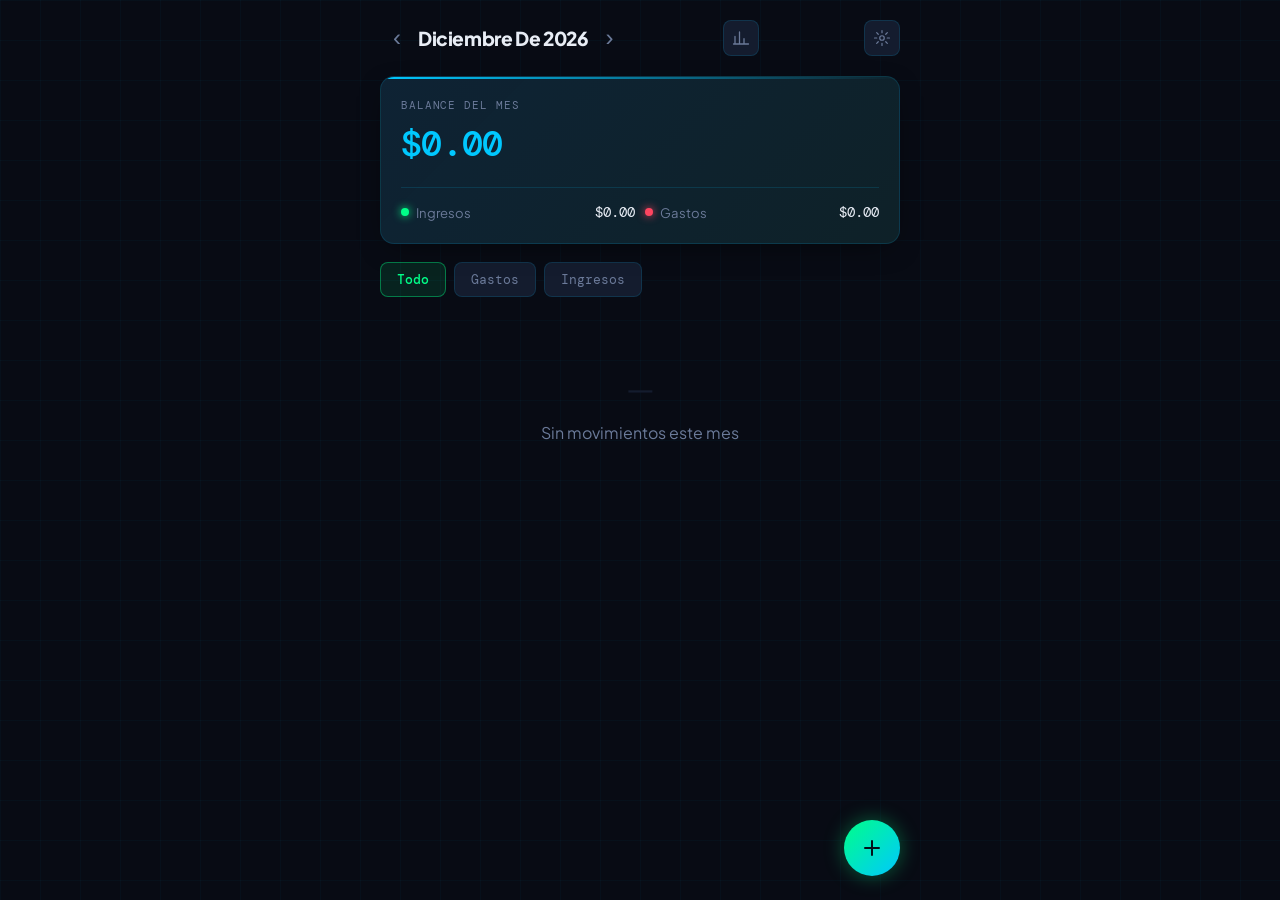
==== web/index.html @ ffda2fd6 "Estilo neon en la app" ====
<!DOCTYPE html>
<html lang="es">
<head>
<meta charset="utf-8">
<meta name="viewport" content="width=device-width, initial-scale=1, viewport-fit=cover">
<meta name="theme-color" content="#0f172a">
<title>Finanzas</title>

<link rel="preconnect" href="https://fonts.googleapis.com">
<link rel="preconnect" href="https://fonts.gstatic.com" crossorigin>
<link href="https://fonts.googleapis.com/css2?family=Plus+Jakarta+Sans:wght@400;500;600;700;800&family=DM+Mono:wght@400;500&display=swap" rel="stylesheet">

<link rel="manifest" href="manifest.json">
<link rel="apple-touch-icon" href="iconos/icono-192.png">
<meta name="apple-mobile-web-app-capable" content="yes">
<meta name="apple-mobile-web-app-status-bar-style" content="black-translucent">
<meta name="apple-mobile-web-app-title" content="Finanzas">

<link rel="stylesheet" href="css/estilos.css">
</head>
<body>

<div class="grano" aria-hidden="true"></div>

<!-- ================================================================
     Movimientos
     ================================================================ -->
<main id="pantalla-app" class="app">

  <header class="cabecera">

    <div class="mes">
      <button id="mes-anterior" class="mes__flecha" aria-label="Mes anterior">‹</button>
      <h2 id="mes-actual" class="mes__nombre"></h2>
      <button id="mes-siguiente" class="mes__flecha" aria-label="Mes siguiente">›</button>
    </div>

    <button id="abrir-resumen" class="salir" title="Resumen" aria-label="Resumen"
            style="margin-right:8px">
      <svg viewBox="0 0 24 24" width="18" height="18" fill="none"
           stroke="currentColor" stroke-width="1.7" stroke-linecap="round">
        <path d="M4 20V10M10 20V4M16 20v-7M22 20H2"/>
      </svg>
    </button>

    <button id="abrir-ajustes" class="salir" title="Ajustes" aria-label="Ajustes">
      <svg viewBox="0 0 24 24" width="18" height="18" fill="none"
           stroke="currentColor" stroke-width="1.6" stroke-linecap="round">
        <circle cx="12" cy="12" r="3"/>
        <path d="M12 2v3M12 19v3M4.9 4.9l2.1 2.1M17 17l2.1 2.1M2 12h3M19 12h3M4.9 19.1L7 17M17 7l2.1-2.1"/>
      </svg>
    </button>

  </header>

  <section class="balance">

    <p class="balance__etiqueta">Balance del mes</p>
    <p id="balance-total" class="balance__cifra">—</p>

    <div class="balance__detalle">
      <div class="balance__parte">
        <span class="punto punto--ingreso"></span>
        <span class="balance__nombre">Ingresos</span>
        <span id="balance-ingresos" class="balance__valor">—</span>
      </div>
      <div class="balance__parte">
        <span class="punto punto--gasto"></span>
        <span class="balance__nombre">Gastos</span>
        <span id="balance-gastos" class="balance__valor">—</span>
      </div>
    </div>

  </section>

  <nav class="filtros" aria-label="Filtrar por tipo">
    <button class="filtro filtro--activo" data-tipo="">Todo</button>
    <button class="filtro" data-tipo="gasto">Gastos</button>
    <button class="filtro" data-tipo="ingreso">Ingresos</button>
  </nav>

  <section id="lista" class="lista" aria-live="polite"></section>

  <button id="nuevo" class="fab" aria-label="Nuevo movimiento">
    <svg viewBox="0 0 24 24" width="24" height="24" fill="none"
         stroke="currentColor" stroke-width="2" stroke-linecap="round">
      <path d="M12 5v14M5 12h14"/>
    </svg>
  </button>

</main>


<!-- ================================================================
     Resumen
     ================================================================ -->
<main id="pantalla-resumen" class="app app--ancha" hidden>

  <header class="cabecera">
    <button id="volver-resumen" class="mes__flecha" aria-label="Volver">‹</button>
    <div class="mes">
      <button id="res-anterior" class="mes__flecha" aria-label="Mes anterior">‹</button>
      <h2 id="res-mes" class="mes__nombre"></h2>
      <button id="res-siguiente" class="mes__flecha" aria-label="Mes siguiente">›</button>
    </div>
    <span style="flex:1"></span>
  </header>

  <div class="tarjetas">

    <div class="tarjeta tarjeta--ingreso">
      <p class="tarjeta__etiqueta">Ingresos</p>
      <p class="tarjeta__cifra" id="kpi-ingresos">—</p>
      <p class="tarjeta__pie" id="kpi-ingresos-n">—</p>
    </div>

    <div class="tarjeta tarjeta--gasto">
      <p class="tarjeta__etiqueta">Gastos</p>
      <p class="tarjeta__cifra" id="kpi-gastos">—</p>
      <p class="tarjeta__pie" id="kpi-gastos-n">—</p>
    </div>

    <div class="tarjeta tarjeta--balance">
      <p class="tarjeta__etiqueta">Balance</p>
      <p class="tarjeta__cifra" id="kpi-balance">—</p>
      <p class="tarjeta__pie" id="kpi-balance-pie">—</p>
    </div>

  </div>

  <section class="bloque">
    <h3 class="bloque__titulo">En qué se va el dinero</h3>
    <p class="bloque__nota">Gasto del mes por categoría.</p>
    <div id="por-categoria"></div>
  </section>

  <section class="bloque">
    <h3 class="bloque__titulo">Últimos seis meses</h3>
    <p class="bloque__nota">Ingresos y gastos de cada mes.</p>
    <div id="evolucion"></div>
  </section>

  <section class="bloque">
    <h3 class="bloque__titulo">Comparación anual</h3>
    <p class="bloque__nota">Gasto total de cada año.</p>
    <div id="anual"></div>
  </section>

  <section class="bloque">
    <h3 class="bloque__titulo">Mayores gastos del mes</h3>
    <div id="top-gastos"></div>
  </section>

</main>


<!-- ================================================================
     Ajustes
     ================================================================ -->
<main id="pantalla-ajustes" class="app" hidden>

  <header class="cabecera">
    <button id="volver" class="mes__flecha" aria-label="Volver">‹</button>
    <h2 class="mes__nombre" style="min-width:auto">Ajustes</h2>
    <span style="flex:1"></span>
  </header>

  <section class="bloque">

    <h3 class="bloque__titulo">Copia de seguridad</h3>

    <p class="bloque__nota" id="estado-copia">
      Tus datos están solo en este dispositivo.
    </p>

    <button id="exportar" class="boton boton--principal">
      Descargar copia
    </button>

    <button id="elegir-archivo" class="boton boton--fantasma"
            style="width:100%;margin:10px 0 0">
      Importar copia o CSV
    </button>

    <input type="file" id="archivo" accept="application/json,.json,text/csv,.csv" hidden>

  </section>

  <section class="bloque">

    <h3 class="bloque__titulo">Categorías</h3>

    <p class="bloque__nota">
      Toca una para cambiarle el nombre.
    </p>

    <div id="lista-categorias"></div>

    <button id="nueva-categoria" class="boton boton--fantasma"
            style="width:100%;margin:12px 0 0">
      Añadir categoría
    </button>

  </section>

  <section class="bloque">

    <h3 class="bloque__titulo">Medios de pago</h3>

    <div id="lista-medios"></div>

    <button id="nuevo-medio" class="boton boton--fantasma"
            style="width:100%;margin:12px 0 0">
      Añadir medio de pago
    </button>

  </section>

  <section class="bloque">
    <h3 class="bloque__titulo">Sobre la aplicación</h3>
    <p class="bloque__nota" id="sobre"></p>
  </section>

</main>


<!-- ================================================================
     Formulario de movimiento
     ================================================================ -->
<div id="velo" class="velo" hidden></div>

<section id="hoja" class="hoja" hidden aria-modal="true" role="dialog">

  <form id="form-movimiento" class="hoja__form">

    <div class="hoja__asa" aria-hidden="true"></div>

    <div class="hoja__cabecera">
      <h3 id="hoja-titulo" class="hoja__titulo">Nuevo movimiento</h3>
      <button type="button" id="cerrar-hoja" class="hoja__cerrar"
              aria-label="Cerrar">×</button>
    </div>

    <div class="tipo" role="radiogroup" aria-label="Tipo de movimiento">
      <button type="button" class="tipo__opcion tipo__opcion--activa"
              data-tipo="gasto">Gasto</button>
      <button type="button" class="tipo__opcion" data-tipo="ingreso">Ingreso</button>
    </div>

    <label class="monto">
      <span class="monto__signo" data-moneda>€</span>
      <input type="text" id="monto" name="monto" inputmode="decimal"
             placeholder="0,00" required>
    </label>

    <label class="campo">
      <span class="campo__etiqueta">Concepto</span>
      <input type="text" id="descripcion" name="descripcion"
             maxlength="255" placeholder="Compra semanal">
    </label>

    <label class="campo">
      <span class="campo__etiqueta">Categoría</span>
      <select id="subcategoria" name="subcategoria_id" required></select>
    </label>

    <div class="fila">

      <label class="campo">
        <span class="campo__etiqueta">Fecha</span>
        <input type="date" id="fecha" name="fecha" required>
      </label>

      <label class="campo">
        <span class="campo__etiqueta">Pago</span>
        <select id="medio-pago" name="medio_pago_id"></select>
      </label>

    </div>

    <label class="campo">
      <span class="campo__etiqueta">Nota</span>
      <textarea id="comentario" name="comentario" rows="2"
                placeholder="Opcional"></textarea>
    </label>

    <p id="form-error" class="error" hidden></p>

    <div class="hoja__acciones">
      <button type="button" id="eliminar" class="boton boton--peligro" hidden>
        Eliminar
      </button>
      <button type="submit" class="boton boton--principal">Guardar</button>
    </div>

  </form>

</section>

<div id="aviso" class="aviso" hidden></div>

<script src="js/config.js"></script>
<script src="js/datos.js"></script>
<script src="js/copia.js"></script>
<script src="js/importar_csv.js"></script>
<script src="js/resumen.js"></script>
<script src="js/app.js"></script>

<script>
  if ("serviceWorker" in navigator) {

    // Cuando se publica una versión nueva, el service worker que la
    // trae toma el control y la página se recarga una sola vez. Sin
    // esto habría que abrir la aplicación dos veces para verla.
    let recargando = false;

    navigator.serviceWorker.addEventListener("controllerchange", () => {
      if (recargando) return;
      recargando = true;
      location.reload();
    });

    window.addEventListener("load", () => {
      navigator.serviceWorker.register("sw.js").then((registro) => {
        // Busca actualizaciones cada vez que se abre y al volver a ella.
        registro.update();
        document.addEventListener("visibilitychange", () => {
          if (!document.hidden) registro.update();
        });
      }).catch(() => {
        // Sin service worker la aplicación funciona igual; solo
        // deja de poder abrirse sin conexión.
      });
    });
  }
</script>
</body>
</html>
---- web/css/estilos.css ----
/* =====================================================================
   Finanzas — hoja de estilos (estética neón)

   Fondo azul muy oscuro con rejilla tenue, verde brillante para
   ingresos, rojo para gastos, cian para el balance. Cifras en
   tipografía monoespaciada. La comparten las dos versiones (móvil y
   ordenador); los nombres de clase no cambian, así que el JavaScript
   sigue funcionando igual.
   ===================================================================== */

:root {
  --fondo:        #080b14;
  --superficie:   #0f1523;
  --superficie-2: #141c2e;
  --borde:        rgba(0, 200, 255, .14);
  --borde-fuerte: rgba(0, 200, 255, .28);

  --texto:        #e8edf5;
  --texto-medio:  #aab6cc;
  --texto-suave:  #6b7a99;

  --verde:    #00ff88;  --verde-2:  rgba(0, 255, 136, .10);
  --rojo:     #ff4560;  --rojo-2:   rgba(255, 69, 96, .10);
  --cian:     #00c8ff;  --cian-2:   rgba(0, 200, 255, .10);
  --morado:   #b060ff;  --morado-2: rgba(176, 96, 255, .10);
  --amarillo: #ffd700;

  --brillo-verde: 0 0 20px rgba(0, 255, 136, .35);
  --brillo-cian:  0 0 20px rgba(0, 200, 255, .30);

  --papel: var(--fondo); --papel-alto: var(--superficie); --papel-borde: var(--borde);
  --tinta: var(--texto); --tinta-suave: var(--texto-suave);
  --ingreso: var(--verde); --gasto: var(--rojo); --realce: var(--cian);

  --display: "Plus Jakarta Sans", system-ui, "Segoe UI", sans-serif;
  --texto-fuente: "Plus Jakarta Sans", system-ui, "Segoe UI", sans-serif;
  --cifra: "DM Mono", ui-monospace, "Cascadia Mono", monospace;

  --radio: 14px;
  --sombra: 0 8px 30px -12px rgba(0, 0, 0, .7);
}

* { box-sizing: border-box; }
[hidden] { display: none !important; }
html, body { margin: 0; padding: 0; min-height: 100%; }

body {
  position: relative;
  background: var(--fondo);
  color: var(--texto);
  font-family: var(--texto-fuente);
  font-size: 16px; line-height: 1.5;
  -webkit-font-smoothing: antialiased;
  padding-bottom: env(safe-area-inset-bottom);
}

body::before {
  content: ""; position: fixed; inset: 0; z-index: 0; pointer-events: none;
  background-image:
    linear-gradient(rgba(0,200,255,.03) 1px, transparent 1px),
    linear-gradient(90deg, rgba(0,200,255,.03) 1px, transparent 1px);
  background-size: 40px 40px;
}

.grano { display: none; }
.app, .velo, .hoja, .aviso, .login { position: relative; z-index: 1; }

/* --- Comunes --- */
.campo { display: block; margin-bottom: 14px; }
.campo__etiqueta {
  display: block; margin-bottom: 6px; font-size: .7rem; font-family: var(--cifra);
  letter-spacing: .08em; text-transform: uppercase; color: var(--texto-suave);
}
input, select, textarea {
  width: 100%; padding: 11px 13px; background: var(--superficie-2);
  border: 1px solid var(--borde); border-radius: 9px; color: var(--texto);
  font-family: var(--texto-fuente); font-size: 1rem;
  transition: border-color .15s ease, box-shadow .15s ease;
}
input:focus, select:focus, textarea:focus {
  outline: none; border-color: var(--verde); box-shadow: 0 0 0 3px rgba(0,255,136,.15);
}
textarea { resize: vertical; }
select {
  appearance: none;
  background-image: url("data:image/svg+xml,%3Csvg xmlns='http://www.w3.org/2000/svg' width='12' height='8'%3E%3Cpath d='M1 1l5 5 5-5' stroke='%236b7a99' stroke-width='1.6' fill='none' stroke-linecap='round'/%3E%3C/svg%3E");
  background-repeat: no-repeat; background-position: right 14px center; padding-right: 36px;
}
.boton {
  display: inline-flex; align-items: center; justify-content: center; gap: 8px;
  padding: 13px 20px; border: 1px solid transparent; border-radius: 9px;
  font-family: var(--texto-fuente); font-size: .95rem; font-weight: 700; cursor: pointer;
  transition: transform .1s ease, background .15s ease, box-shadow .2s ease;
}
.boton:active { transform: scale(.985); }
.boton--principal {
  width: 100%;
  background: linear-gradient(135deg, rgba(0,255,136,.2), rgba(0,200,255,.2));
  border-color: var(--verde); color: var(--verde); box-shadow: var(--brillo-verde);
}
.boton--principal:hover { background: rgba(0,255,136,.3); }
.boton--peligro { background: transparent; border-color: rgba(255,69,96,.5); color: var(--rojo); }
.boton--peligro:hover { background: rgba(255,69,96,.12); }
.boton--fantasma {
  display: block; width: calc(100% - 40px); margin: 4px auto 90px;
  background: transparent; border-color: var(--borde); color: var(--texto-medio);
}
.boton--fantasma:hover { background: var(--superficie-2); color: var(--texto); }
.error {
  margin: 0 0 12px; padding: 11px 14px; background: var(--rojo-2);
  border: 1px solid rgba(255,69,96,.4); border-radius: 9px; color: #ff9aa8; font-size: .9rem;
}

/* --- Estructura --- */
.app { max-width: 560px; margin: 0 auto; padding: 20px 20px 0; }
@media (min-width: 700px) { .app--ancha { max-width: 900px; } }
.cabecera { display: flex; align-items: center; justify-content: space-between; gap: 12px; margin-bottom: 20px; }
.mes { display: flex; align-items: center; gap: 4px; }
.mes__flecha {
  width: 34px; height: 34px; background: transparent; border: none; border-radius: 8px;
  color: var(--texto-suave); font-size: 1.5rem; line-height: 1; cursor: pointer;
  transition: background .15s ease, color .15s ease;
}
.mes__flecha:hover { background: var(--superficie-2); color: var(--verde); }
.mes__nombre {
  margin: 0; min-width: 8.5ch; text-align: center; font-family: var(--display);
  font-weight: 800; font-size: 1.2rem; letter-spacing: -.02em; text-transform: capitalize;
}
.salir {
  display: grid; place-items: center; width: 36px; height: 36px;
  background: var(--superficie-2); border: 1px solid var(--borde); border-radius: 8px;
  color: var(--texto-suave); cursor: pointer; transition: color .15s ease, border-color .15s ease;
}
.salir:hover { color: var(--cian); border-color: var(--borde-fuerte); }

/* --- Balance --- */
.balance {
  position: relative; overflow: hidden; padding: 20px; margin-bottom: 18px;
  background: linear-gradient(135deg, rgba(0,200,255,.08), rgba(0,255,136,.05)), var(--superficie);
  border: 1px solid var(--borde); border-radius: var(--radio); box-shadow: var(--sombra);
}
.balance::before { content: ""; position: absolute; top: 0; left: 0; right: 0; height: 2px;
  background: linear-gradient(90deg, var(--cian), transparent); }
.balance__etiqueta { margin: 0 0 4px; font-size: .7rem; font-family: var(--cifra);
  letter-spacing: .08em; text-transform: uppercase; color: var(--texto-suave); }
.balance__cifra { margin: 0 0 16px; font-family: var(--cifra); font-size: 2.2rem; font-weight: 500;
  letter-spacing: -.02em; font-variant-numeric: tabular-nums; color: var(--cian); }
.balance__cifra--negativo { color: var(--rojo); }
.balance__detalle { display: grid; grid-template-columns: 1fr 1fr; gap: 10px; padding-top: 14px; border-top: 1px solid var(--borde); }
.balance__parte { display: flex; align-items: center; gap: 7px; }
.punto { width: 8px; height: 8px; border-radius: 50%; flex-shrink: 0; }
.punto--ingreso { background: var(--verde); box-shadow: 0 0 8px var(--verde); }
.punto--gasto { background: var(--rojo); box-shadow: 0 0 8px var(--rojo); }
.balance__nombre { font-size: .82rem; color: var(--texto-suave); }
.balance__valor { margin-left: auto; font-family: var(--cifra); font-size: .9rem; font-variant-numeric: tabular-nums; }

/* --- Filtros --- */
.filtros { display: flex; gap: 8px; margin-bottom: 16px; }
.filtro {
  padding: 8px 16px; background: var(--superficie-2); border: 1px solid var(--borde);
  border-radius: 8px; color: var(--texto-suave); font-family: var(--cifra); font-size: .8rem;
  cursor: pointer; transition: all .15s ease;
}
.filtro:hover { color: var(--texto); }
.filtro--activo { background: var(--verde-2); border-color: rgba(0,255,136,.4); color: var(--verde); font-weight: 500; }

/* --- Lista --- */
.lista { padding-bottom: 20px; }
.dia { margin-bottom: 20px; }
.dia__fecha { margin: 0 0 8px; font-size: .72rem; font-family: var(--cifra);
  letter-spacing: .05em; color: var(--texto-suave); text-transform: capitalize; }
.mov {
  display: flex; align-items: center; gap: 12px; width: 100%; padding: 13px 15px;
  margin-bottom: 6px; background: var(--superficie); border: 1px solid var(--borde);
  border-radius: 12px; color: inherit; font-family: inherit; font-size: 1rem; text-align: left;
  cursor: pointer; transition: border-color .15s ease, transform .1s ease; animation: aparece .3s ease both;
}
.mov:hover { border-color: var(--borde-fuerte); }
.mov:active { transform: scale(.99); }
@keyframes aparece { from { opacity: 0; transform: translateY(6px); } to { opacity: 1; transform: none; } }
.mov__barra { width: 3px; height: 30px; border-radius: 4px; flex-shrink: 0; }
.mov__barra--gasto { background: var(--rojo); box-shadow: 0 0 8px rgba(255,69,96,.5); }
.mov__barra--ingreso { background: var(--verde); box-shadow: 0 0 8px rgba(0,255,136,.5); }
.mov__texto { flex: 1; min-width: 0; }
.mov__concepto { display: block; font-size: .97rem; font-weight: 600; white-space: nowrap; overflow: hidden; text-overflow: ellipsis; }
.mov__meta { display: block; font-size: .76rem; font-family: var(--cifra); color: var(--texto-suave); white-space: nowrap; overflow: hidden; text-overflow: ellipsis; }
.mov__monto { font-family: var(--cifra); font-size: 1rem; font-weight: 500; font-variant-numeric: tabular-nums; white-space: nowrap; }
.mov__monto--gasto { color: var(--rojo); }
.mov__monto--ingreso { color: var(--verde); }
.mov__pendiente { display: inline-block; width: 5px; height: 5px; margin-right: 6px; vertical-align: middle; background: var(--amarillo); border-radius: 50%; box-shadow: 0 0 6px var(--amarillo); }
.vacio { padding: 50px 20px; text-align: center; color: var(--texto-suave); }
.vacio__signo { display: block; font-size: 2rem; color: var(--superficie-2); margin-bottom: 10px; }

/* --- FAB --- */
.fab {
  position: fixed; right: max(20px, calc(50% - 260px)); bottom: calc(24px + env(safe-area-inset-bottom));
  z-index: 20; display: grid; place-items: center; width: 56px; height: 56px;
  background: linear-gradient(135deg, var(--verde), var(--cian)); border: none; border-radius: 50%;
  color: #04121a; cursor: pointer; box-shadow: var(--brillo-verde);
  transition: transform .15s ease, box-shadow .2s ease;
}
.fab:hover { transform: scale(1.05); box-shadow: 0 0 28px rgba(0,255,136,.55); }
.fab:active { transform: scale(.95); }

/* --- Resumen: tarjetas --- */
.tarjetas { display: grid; grid-template-columns: repeat(auto-fit, minmax(155px, 1fr)); gap: 14px; margin-bottom: 18px; }
.tarjeta { position: relative; padding: 18px; background: var(--superficie); border: 1px solid var(--borde); border-radius: var(--radio); overflow: hidden; animation: aparece .35s ease both; }
.tarjeta::before { content: ""; position: absolute; top: 0; left: 0; right: 0; height: 2px; }
.tarjeta--ingreso::before { background: linear-gradient(90deg, var(--verde), transparent); }
.tarjeta--gasto::before { background: linear-gradient(90deg, var(--rojo), transparent); }
.tarjeta--balance::before { background: linear-gradient(90deg, var(--cian), transparent); }
.tarjeta__etiqueta { margin: 0 0 8px; font-size: .68rem; font-family: var(--cifra); letter-spacing: .08em; text-transform: uppercase; color: var(--texto-suave); }
.tarjeta__cifra { margin: 0; font-family: var(--cifra); font-size: 1.6rem; font-weight: 500; letter-spacing: -.02em; font-variant-numeric: tabular-nums; }
.tarjeta--ingreso .tarjeta__cifra { color: var(--verde); }
.tarjeta--gasto .tarjeta__cifra { color: var(--rojo); }
.tarjeta--balance .tarjeta__cifra { color: var(--cian); }
.tarjeta__pie { margin: 8px 0 0; font-size: .74rem; color: var(--texto-suave); }

/* --- Bloques --- */
.bloque { padding: 20px; margin-bottom: 16px; background: var(--superficie); border: 1px solid var(--borde); border-radius: var(--radio); }
.bloque:last-of-type { margin-bottom: 90px; }
.bloque__titulo { margin: 0 0 3px; font-family: var(--display); font-weight: 700; font-size: 1.05rem; }
.bloque__nota { margin: 0 0 16px; color: var(--texto-suave); font-size: .8rem; font-family: var(--cifra); line-height: 1.5; }
.bloque__nota--aviso { color: var(--amarillo); }

/* --- Barras por categoría --- */
.barra { margin-bottom: 14px; }
.barra__texto { display: flex; align-items: baseline; gap: 8px; margin-bottom: 5px; }
.barra__nombre { flex: 1; font-size: .89rem; font-weight: 600; white-space: nowrap; overflow: hidden; text-overflow: ellipsis; }
.barra__porcentaje { font-size: .74rem; font-family: var(--cifra); color: var(--texto-suave); }
.barra__valor { font-family: var(--cifra); font-size: .84rem; font-variant-numeric: tabular-nums; }
.barra__riel { height: 6px; background: rgba(255,255,255,.05); border-radius: 3px; overflow: hidden; }
.barra__relleno { height: 100%; background: linear-gradient(90deg, var(--rojo), #ff7a8c); border-radius: 3px; animation: crecer .5s ease both; }
@keyframes crecer { from { transform: scaleX(0); transform-origin: left; } to { transform: scaleX(1); } }

/* --- Evolución --- */
.mes-fila { display: flex; align-items: center; gap: 10px; padding: 7px 0; }
.mes-fila__nombre { width: 4.2ch; font-size: .74rem; font-family: var(--cifra); color: var(--texto-suave); text-transform: capitalize; }
.mes-fila__barras { flex: 1; display: flex; flex-direction: column; gap: 3px; }
.mes-fila__barra { height: 7px; border-radius: 4px; min-width: 2px; animation: crecer .5s ease both; }
.mes-fila__barra--ingreso { background: linear-gradient(90deg, var(--verde), rgba(0,255,136,.5)); }
.mes-fila__barra--gasto { background: linear-gradient(90deg, var(--rojo), rgba(255,69,96,.5)); }
.mes-fila__saldo { font-family: var(--cifra); font-size: .78rem; font-variant-numeric: tabular-nums; white-space: nowrap; }
.mes-fila__saldo--negativo { color: var(--rojo); }
.mes-fila__saldo--positivo { color: var(--verde); }

/* --- Top de gastos --- */
.top { display: flex; align-items: center; gap: 10px; padding: 9px 0; border-bottom: 1px solid rgba(255,255,255,.04); }
.top:last-child { border-bottom: none; }
.top__puesto { width: 20px; font-family: var(--cifra); font-size: .8rem; color: var(--morado); }
.top__texto { flex: 1; min-width: 0; }
.top__concepto { display: block; font-size: .9rem; font-weight: 600; white-space: nowrap; overflow: hidden; text-overflow: ellipsis; }
.top__meta { display: block; font-size: .72rem; font-family: var(--cifra); color: var(--texto-suave); }
.top__monto { font-family: var(--cifra); font-size: .9rem; font-weight: 500; font-variant-numeric: tabular-nums; color: var(--rojo); }

/* --- Ajustes --- */
.categoria { padding: 12px 0; border-bottom: 1px solid var(--borde); }
.categoria:last-of-type { border-bottom: none; }
.categoria__cabecera { display: flex; align-items: center; gap: 8px; margin-bottom: 6px; }
.categoria__nombre { flex: 1; padding: 2px 0; background: none; border: none; color: var(--texto); font-family: var(--texto-fuente); font-size: .97rem; font-weight: 700; text-align: left; cursor: pointer; }
.categoria__nombre:hover { color: var(--verde); }
.categoria__anadir { width: 26px; height: 26px; background: transparent; border: 1px solid var(--borde); border-radius: 6px; color: var(--texto-suave); font-size: 1rem; line-height: 1; cursor: pointer; }
.categoria__anadir:hover { color: var(--verde); border-color: var(--verde); }
.etiqueta { padding: 2px 9px; border-radius: 20px; font-size: .68rem; font-family: var(--cifra); }
.etiqueta--gasto { background: var(--rojo-2); color: #ff9aa8; }
.etiqueta--ingreso { background: var(--verde-2); color: var(--verde); }
.subcategoria { display: flex; align-items: center; gap: 8px; padding: 5px 0 5px 12px; border-left: 1px solid var(--borde); margin-left: 3px; }
.subcategoria__nombre { flex: 1; background: none; border: none; color: var(--texto-suave); font-family: var(--texto-fuente); font-size: .88rem; text-align: left; cursor: pointer; }
.subcategoria__nombre:hover { color: var(--texto); }
.subcategoria__quitar { width: 22px; height: 22px; background: none; border: none; border-radius: 6px; color: var(--superficie-2); font-size: 1.05rem; line-height: 1; cursor: pointer; }
.subcategoria__quitar:hover { color: var(--rojo); }

/* --- Login / sync (solo versión con servidor) --- */
.login { min-height: 100dvh; display: flex; flex-direction: column; justify-content: center; max-width: 380px; margin: 0 auto; padding: 32px 24px; }
.login__marca { text-align: center; margin-bottom: 34px; }
.login__cifra { display: inline-block; font-size: 2.4rem; color: var(--verde); line-height: 1; margin-bottom: 8px; }
.login__titulo { margin: 0; font-family: var(--display); font-weight: 800; font-size: 2.4rem; letter-spacing: -.02em; background: linear-gradient(135deg, var(--verde), var(--cian)); -webkit-background-clip: text; background-clip: text; -webkit-text-fill-color: transparent; }
.login__sub { margin: 6px 0 0; color: var(--texto-suave); font-family: var(--cifra); font-size: .85rem; letter-spacing: .1em; }
.sync { margin-left: auto; margin-right: 8px; padding: 6px 12px; background: var(--superficie-2); border: 1px solid var(--borde); border-radius: 999px; color: var(--texto-suave); font-family: var(--cifra); font-size: .72rem; white-space: nowrap; cursor: pointer; }
.sync:hover { color: var(--texto); }
.sync--pendiente { color: var(--amarillo); border-color: rgba(255,215,0,.4); }
.sync--sin-red { opacity: .6; }
.sync--trabajando { animation: latido 1.1s ease-in-out infinite; }
@keyframes latido { 0%,100% { opacity: 1; } 50% { opacity: .45; } }

/* --- Hoja del formulario --- */
.velo { position: fixed; inset: 0; z-index: 30; background: rgba(4,6,12,.78); backdrop-filter: blur(4px); animation: fundido .2s ease both; }
@keyframes fundido { from { opacity: 0; } to { opacity: 1; } }
.hoja { position: fixed; left: 0; right: 0; bottom: 0; z-index: 31; max-height: 92dvh; overflow-y: auto; background: var(--superficie); border-top: 1px solid var(--borde-fuerte); border-radius: 20px 20px 0 0; box-shadow: 0 -18px 50px -18px rgba(0,0,0,.85), 0 0 30px rgba(0,255,136,.06); animation: sube .28s ease both; }
@media (min-width: 620px) { .hoja { left: 50%; right: auto; bottom: auto; top: 50%; width: 520px; transform: translate(-50%,-50%); border-radius: 16px; border: 1px solid var(--borde-fuerte); animation: fundido .2s ease both; } .hoja__asa { display: none; } }
@keyframes sube { from { transform: translateY(100%); } to { transform: none; } }
.hoja__form { padding: 12px 20px calc(24px + env(safe-area-inset-bottom)); }
.hoja__asa { width: 38px; height: 4px; margin: 0 auto 14px; background: var(--superficie-2); border-radius: 2px; }
.hoja__cabecera { display: flex; align-items: center; justify-content: space-between; margin-bottom: 18px; }
.hoja__titulo { margin: 0; font-family: var(--display); font-weight: 800; font-size: 1.2rem; background: linear-gradient(135deg, var(--verde), var(--cian)); -webkit-background-clip: text; background-clip: text; -webkit-text-fill-color: transparent; }
.hoja__cerrar { width: 32px; height: 32px; background: transparent; border: none; border-radius: 8px; color: var(--texto-suave); font-size: 1.6rem; line-height: 1; cursor: pointer; }
.hoja__cerrar:hover { background: var(--fondo); color: var(--texto); }
.tipo { display: grid; grid-template-columns: 1fr 1fr; gap: 6px; padding: 5px; margin-bottom: 18px; background: var(--fondo); border: 1px solid var(--borde); border-radius: 10px; }
.tipo__opcion { padding: 11px; background: transparent; border: none; border-radius: 7px; color: var(--texto-suave); font-family: var(--texto-fuente); font-size: .93rem; font-weight: 600; cursor: pointer; transition: all .15s ease; }
.tipo__opcion[data-tipo="gasto"].tipo__opcion--activa { background: var(--rojo-2); border: 1px solid rgba(255,69,96,.4); color: var(--rojo); }
.tipo__opcion[data-tipo="ingreso"].tipo__opcion--activa { background: var(--verde-2); border: 1px solid rgba(0,255,136,.4); color: var(--verde); }
.monto { display: flex; align-items: baseline; gap: 10px; padding: 14px 18px; margin-bottom: 18px; background: var(--fondo); border: 1px solid var(--borde); border-radius: 10px; }
.monto__signo { font-size: 1.4rem; color: var(--verde); }
.monto input { padding: 0; background: transparent; border: none; font-family: var(--cifra); font-size: 2rem; font-weight: 500; font-variant-numeric: tabular-nums; }
.monto input:focus { box-shadow: none; }
.fila { display: grid; grid-template-columns: 1fr 1fr; gap: 12px; }
.hoja__acciones { display: flex; gap: 10px; margin-top: 20px; }
.hoja__acciones .boton--peligro { flex: 0 0 auto; }
.hoja__acciones .boton--principal { flex: 1; }

/* --- Aviso flotante --- */
.aviso { position: fixed; left: 50%; bottom: calc(94px + env(safe-area-inset-bottom)); z-index: 40; transform: translateX(-50%); padding: 11px 20px; background: var(--superficie-2); border: 1px solid var(--borde-fuerte); border-radius: 10px; color: var(--texto); font-size: .88rem; font-weight: 600; white-space: nowrap; box-shadow: var(--sombra); animation: aviso .25s ease both; }
.aviso--error { background: rgba(255,69,96,.15); border-color: var(--rojo); color: #ff9aa8; }
@keyframes aviso { from { opacity: 0; transform: translate(-50%, 12px); } to { opacity: 1; transform: translate(-50%, 0); } }

@media (prefers-reduced-motion: reduce) { *, *::before, *::after { animation-duration: .01ms !important; transition-duration: .01ms !important; } }

/* =====================================================================
   Gráficas del resumen
   ===================================================================== */

/* --- Evolución mensual (barras verticales) --- */
.grafico { display: flex; flex-direction: column; gap: 14px; }

.grafico__lectura {
  display: flex; align-items: center; justify-content: space-between;
  gap: 10px; padding: 10px 12px;
  background: var(--fondo); border: 1px solid var(--borde); border-radius: 10px;
}
.grafico__mes {
  font-family: var(--cifra); font-size: .78rem; color: var(--texto-suave);
  text-transform: capitalize;
}
.grafico__cifras { display: flex; gap: 12px; font-family: var(--cifra); font-size: .82rem; font-variant-numeric: tabular-nums; }
.grafico__ing { color: var(--verde); }
.grafico__gas { color: var(--rojo); }

.grafico__barras {
  display: flex; align-items: flex-end; gap: 6px;
  height: 150px; padding: 0 2px;
}

.barra-mes {
  flex: 1; display: flex; flex-direction: column; align-items: center;
  gap: 6px; height: 100%; justify-content: flex-end;
  background: none; border: none; padding: 0; cursor: pointer;
  border-radius: 8px 8px 0 0; transition: background .15s ease;
}
.barra-mes:hover { background: rgba(255,255,255,.03); }
.barra-mes--activa { background: rgba(0,200,255,.06); }

.barra-mes__par {
  display: flex; gap: 3px; align-items: flex-end;
  width: 100%; height: 100%; justify-content: center;
}
.barra-mes__col {
  width: 11px; border-radius: 4px 4px 0 0; min-height: 3px;
  animation: subirBarra .5s cubic-bezier(.22,1,.36,1) both;
  transform-origin: bottom;
}
.barra-mes__col--ing { background: linear-gradient(to top, rgba(0,255,136,.35), var(--verde)); }
.barra-mes__col--gas { background: linear-gradient(to top, rgba(255,69,96,.35), var(--rojo)); }
.barra-mes--activa .barra-mes__col--ing { box-shadow: 0 0 10px rgba(0,255,136,.5); }
.barra-mes--activa .barra-mes__col--gas { box-shadow: 0 0 10px rgba(255,69,96,.5); }

@keyframes subirBarra { from { transform: scaleY(0); } to { transform: scaleY(1); } }

.barra-mes__nombre {
  font-family: var(--cifra); font-size: .68rem; color: var(--texto-suave);
  text-transform: capitalize;
}
.barra-mes--activa .barra-mes__nombre { color: var(--cian); }

/* --- Donut de categorías --- */
.donut { display: flex; align-items: center; gap: 18px; flex-wrap: wrap; }
.donut__aro { position: relative; flex-shrink: 0; width: 130px; height: 130px; }
.donut__centro {
  position: absolute; inset: 0; display: flex; flex-direction: column;
  align-items: center; justify-content: center; pointer-events: none;
}
.donut__total { font-family: var(--cifra); font-size: .95rem; font-weight: 500; color: var(--cian); }
.donut__lbl { font-family: var(--cifra); font-size: .58rem; letter-spacing: .1em; color: var(--texto-suave); }

.donut__leyenda { flex: 1; min-width: 150px; display: flex; flex-direction: column; gap: 8px; }
.leyenda-item { display: flex; align-items: center; gap: 8px; }
.leyenda-punto { width: 9px; height: 9px; border-radius: 3px; flex-shrink: 0; }
.leyenda-nombre {
  flex: 1; font-size: .84rem; font-weight: 600;
  white-space: nowrap; overflow: hidden; text-overflow: ellipsis;
}
.leyenda-pct { font-family: var(--cifra); font-size: .76rem; color: var(--texto-suave); }

/* --- Comparación anual --- */
.anual-fila { margin-bottom: 16px; }
.anual-fila:last-child { margin-bottom: 0; }
.anual__cabecera { display: flex; align-items: baseline; gap: 8px; margin-bottom: 6px; }
.anual__anio {
  font-family: var(--cifra); font-size: .95rem; font-weight: 500; color: var(--texto);
}
.anual__delta {
  font-family: var(--cifra); font-size: .72rem; padding: 1px 7px; border-radius: 20px;
}
.anual__delta--sube { background: var(--rojo-2);  color: #ff9aa8; }
.anual__delta--baja { background: var(--verde-2); color: var(--verde); }
.anual__monto {
  margin-left: auto; font-family: var(--cifra); font-size: .9rem;
  font-variant-numeric: tabular-nums; color: var(--rojo);
}
.anual__riel { height: 10px; background: rgba(255,255,255,.05); border-radius: 5px; overflow: hidden; }
.anual__fill {
  height: 100%; border-radius: 5px;
  background: linear-gradient(90deg, var(--rojo), #ff7a8c);
  box-shadow: 0 0 10px rgba(255,69,96,.35);
  animation: crecer .55s cubic-bezier(.22,1,.36,1) both;
}
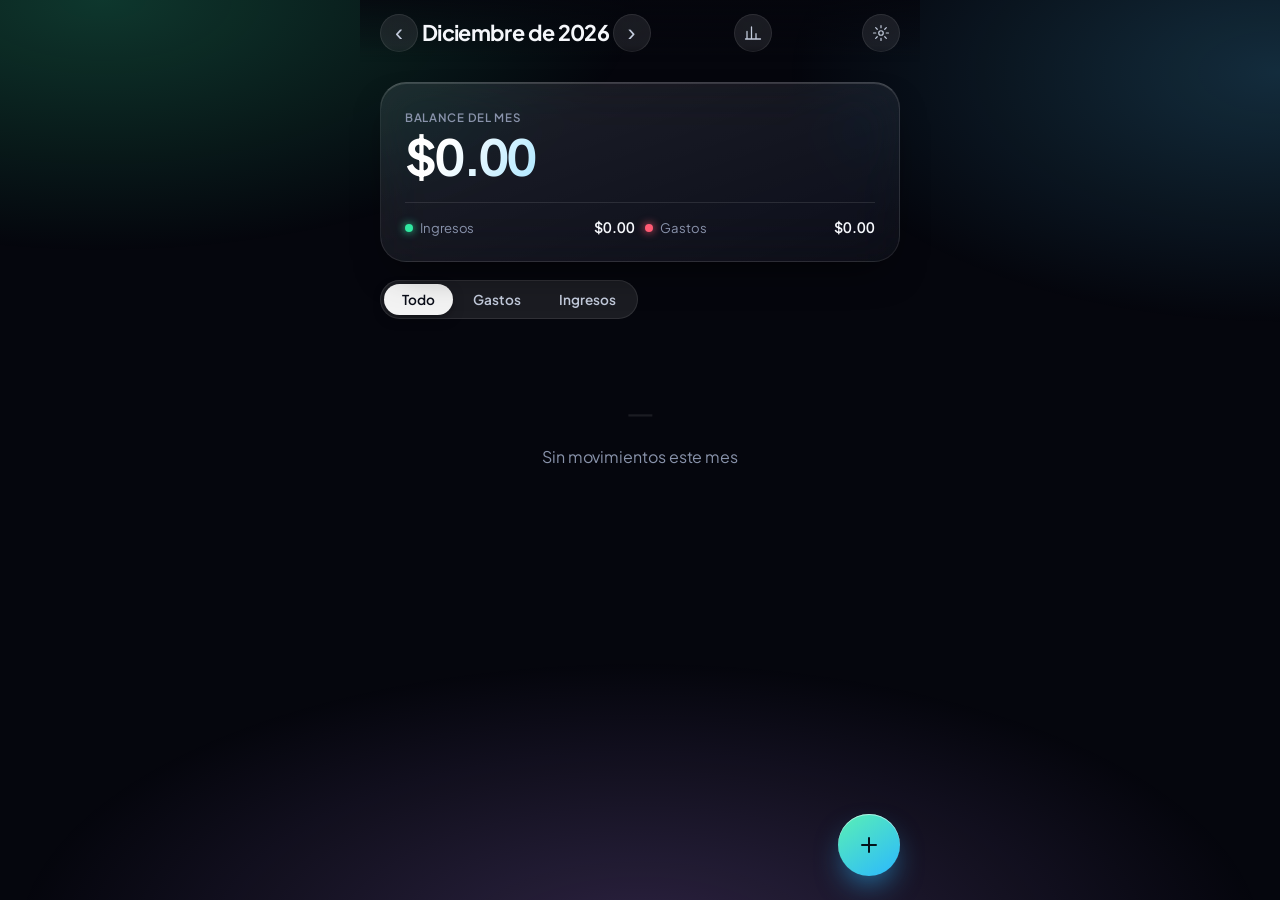
==== commit a7de84f0: "Resumen nuevo, presupuestos, recurrentes, copia a Drive" ====
--- a/web/index.html
+++ b/web/index.html
@@ -3,7 +3,7 @@
 <head>
 <meta charset="utf-8">
 <meta name="viewport" content="width=device-width, initial-scale=1, viewport-fit=cover">
-<meta name="theme-color" content="#0f172a">
+<meta name="theme-color" content="#05060d">
 <title>Finanzas</title>
 
 <link rel="preconnect" href="https://fonts.googleapis.com">
@@ -73,6 +73,8 @@
 
   </section>
 
+  <div id="avisos-inicio"></div>
+
   <nav class="filtros" aria-label="Filtrar por tipo">
     <button class="filtro filtro--activo" data-tipo="">Todo</button>
     <button class="filtro" data-tipo="gasto">Gastos</button>
@@ -129,14 +131,38 @@
   </div>
 
   <section class="bloque">
+    <h3 class="bloque__titulo">Proyección del mes</h3>
+    <p class="bloque__nota">Según tu ritmo de gasto y los pagos fijos que faltan.</p>
+    <div id="proyeccion"></div>
+  </section>
+
+  <section class="bloque">
+    <h3 class="bloque__titulo">Presupuestos</h3>
+    <p class="bloque__nota">Cuánto llevas gastado frente al tope de cada categoría.</p>
+    <div id="presupuestos"></div>
+  </section>
+
+  <section class="bloque">
     <h3 class="bloque__titulo">En qué se va el dinero</h3>
     <p class="bloque__nota">Gasto del mes por categoría.</p>
     <div id="por-categoria"></div>
   </section>
 
   <section class="bloque">
-    <h3 class="bloque__titulo">Últimos seis meses</h3>
-    <p class="bloque__nota">Ingresos y gastos de cada mes.</p>
+    <h3 class="bloque__titulo">Frente al mes anterior</h3>
+    <p class="bloque__nota">Gasto por categoría, este mes contra el anterior.</p>
+    <div id="comparativa"></div>
+  </section>
+
+  <section class="bloque">
+    <h3 class="bloque__titulo">Calendario de gastos</h3>
+    <p class="bloque__nota">Más intenso, más gastaste ese día. Toca un día para ver el detalle.</p>
+    <div id="calendario"></div>
+  </section>
+
+  <section class="bloque">
+    <h3 class="bloque__titulo">Tendencia de doce meses</h3>
+    <p class="bloque__nota">Arrastra el dedo sobre la gráfica para leer cada mes.</p>
     <div id="evolucion"></div>
   </section>
 
@@ -144,6 +170,13 @@
     <h3 class="bloque__titulo">Comparación anual</h3>
     <p class="bloque__nota">Gasto total de cada año.</p>
     <div id="anual"></div>
+  </section>
+
+  <section class="bloque">
+    <h3 class="bloque__titulo">Año contra año</h3>
+    <p class="bloque__nota">Gasto mes a mes de cada año, y cuánto ahorraste.</p>
+    <div id="anual-lineas"></div>
+    <div id="anual-tabla" class="tabla-anios"></div>
   </section>
 
   <section class="bloque">
@@ -174,15 +207,25 @@
     </p>
 
     <button id="exportar" class="boton boton--principal">
-      Descargar copia
-    </button>
+      Guardar copia en Drive
+    </button>
+
+    <p class="bloque__nota" style="margin:8px 0 12px">
+      Se abre el menú de compartir: elige Drive y la carpeta
+      RegistrosFinancieros.
+    </p>
 
     <button id="elegir-archivo" class="boton boton--fantasma"
             style="width:100%;margin:10px 0 0">
-      Importar copia o CSV
-    </button>
-
-    <input type="file" id="archivo" accept="application/json,.json,text/csv,.csv" hidden>
+      Importar copias o CSV
+    </button>
+
+    <p class="bloque__nota" style="margin:8px 0 0">
+      Puedes elegir varios a la vez: el CSV del histórico y las copias
+      de Drive. No se duplica nada.
+    </p>
+
+    <input type="file" id="archivo" multiple accept="application/json,.json,text/csv,.csv" hidden>
 
   </section>
 
@@ -214,6 +257,18 @@
       Añadir medio de pago
     </button>
 
+  </section>
+
+  <section class="bloque">
+    <h3 class="bloque__titulo">Presupuestos</h3>
+    <p class="bloque__nota">Toca una categoría para fijar su tope mensual.</p>
+    <div id="lista-presupuestos"></div>
+  </section>
+
+  <section class="bloque">
+    <h3 class="bloque__titulo">Gastos recurrentes</h3>
+    <p class="bloque__nota">Detectados en tu historial. Desactiva los que no quieras que te recuerde.</p>
+    <div id="lista-recurrentes"></div>
   </section>
 
   <section class="bloque">
@@ -303,6 +358,7 @@
 <script src="js/datos.js"></script>
 <script src="js/copia.js"></script>
 <script src="js/importar_csv.js"></script>
+<script src="js/inteligencia.js"></script>
 <script src="js/resumen.js"></script>
 <script src="js/app.js"></script>
 
--- a/web/css/estilos.css
+++ b/web/css/estilos.css
@@ -413,3 +413,404 @@
   box-shadow: 0 0 10px rgba(255,69,96,.35);
   animation: crecer .55s cubic-bezier(.22,1,.36,1) both;
 }
+
+/* ---- Comparativa con el mes anterior ---- */
+.comp__resumen { margin: 0 0 14px; font-size: .9rem; color: var(--texto-2, #9aa4bf); }
+.comp__num--sube { color: var(--rojo); }
+.comp__num--baja { color: var(--verde); }
+.comp-fila { margin-bottom: 14px; cursor: pointer; }
+.comp-fila:last-child { margin-bottom: 0; }
+.comp__cab { display: flex; align-items: baseline; gap: 8px; margin-bottom: 6px; }
+.comp__nombre { font-size: .9rem; font-weight: 600; }
+.comp__delta { margin-left: auto; }
+.comp__barra { height: 7px; margin-bottom: 4px; background: rgba(255,255,255,.05); border-radius: 4px; overflow: hidden; }
+.comp__fill { height: 100%; border-radius: 4px; animation: crecer .55s cubic-bezier(.22,1,.36,1) both; }
+.comp__fill--act { background: linear-gradient(90deg, var(--cian), #7fe3ff); box-shadow: 0 0 8px rgba(0,200,255,.35); }
+.comp__fill--ant { background: rgba(255,255,255,.25); }
+.comp__cifras { display: flex; justify-content: space-between; font-family: var(--cifra); font-size: .7rem; color: var(--texto-2, #9aa4bf); }
+
+/* ---- Tooltip compartido ---- */
+.tooltip {
+  position: fixed; z-index: 100; display: none; pointer-events: none;
+  max-width: 260px; padding: 7px 11px; border-radius: 10px;
+  background: rgba(15,21,35,.95); border: 1px solid rgba(0,200,255,.4);
+  box-shadow: 0 6px 24px rgba(0,0,0,.5), 0 0 12px rgba(0,200,255,.15);
+  font-family: var(--cifra); font-size: .75rem; color: #fff;
+}
+.donut__svg circle[data-tip] { cursor: pointer; pointer-events: stroke; }
+.leyenda-item[data-tip] { cursor: pointer; }
+
+/* =====================================================================
+   Tema Apple — cristal, profundidad y movimiento con resorte
+   (capa final: sobrescribe la estética anterior sin tocar las clases)
+   ===================================================================== */
+
+:root {
+  --fondo:        #05060d;
+  --superficie:   rgba(255, 255, 255, .055);
+  --superficie-2: rgba(255, 255, 255, .09);
+  --borde:        rgba(255, 255, 255, .09);
+  --borde-fuerte: rgba(255, 255, 255, .22);
+
+  --texto:        #f5f7fb;
+  --texto-medio:  #c3cbdc;
+  --texto-suave:  #8993ab;
+
+  --verde:  #30e8a0;  --verde-2: rgba(48, 232, 160, .14);
+  --rojo:   #ff5a73;  --rojo-2:  rgba(255, 90, 115, .14);
+  --cian:   #4cc9ff;  --cian-2:  rgba(76, 201, 255, .14);
+  --morado: #b98cff;
+
+  --display: -apple-system, "SF Pro Display", "Plus Jakarta Sans", system-ui, "Segoe UI", Roboto, sans-serif;
+  --texto-fuente: -apple-system, "SF Pro Text", "Plus Jakarta Sans", system-ui, "Segoe UI", Roboto, sans-serif;
+  --cifra: ui-rounded, "SF Pro Rounded", "Plus Jakarta Sans", system-ui, "Segoe UI", Roboto, sans-serif;
+
+  --radio: 26px;
+  --cristal: linear-gradient(160deg, rgba(255,255,255,.10), rgba(255,255,255,.035));
+  --sombra: 0 18px 40px -18px rgba(0,0,0,.75), inset 0 1px 0 rgba(255,255,255,.14);
+  --resorte: cubic-bezier(.3, 1.45, .5, 1);
+  --suave: cubic-bezier(.22, 1, .36, 1);
+}
+
+body { background: var(--fondo); letter-spacing: -.005em; }
+
+/* Aurora fija (sin movimiento de fondo) en lugar de la rejilla. */
+body::before {
+  background:
+    radial-gradient(60% 40% at 8% 0%,   rgba(48,232,160,.22), transparent 70%),
+    radial-gradient(55% 40% at 100% 8%, rgba(76,201,255,.20), transparent 70%),
+    radial-gradient(70% 45% at 50% 105%, rgba(185,140,255,.22), transparent 70%);
+  background-size: auto;
+}
+
+/* --- Cristal en todas las superficies --- */
+.balance, .tarjeta, .bloque, .mov, .grafico__lectura {
+  background: var(--cristal);
+  border: 1px solid var(--borde);
+  border-top-color: rgba(255,255,255,.2);
+  box-shadow: var(--sombra);
+  -webkit-backdrop-filter: blur(26px) saturate(170%);
+  backdrop-filter: blur(26px) saturate(170%);
+}
+.bloque { padding: 22px; margin-bottom: 18px; }
+.balance::before, .tarjeta::before { display: none; }
+
+/* --- Cabecera flotante translúcida --- */
+.cabecera {
+  position: sticky; top: 0; z-index: 10;
+  margin: -20px -20px 18px; padding: calc(14px + env(safe-area-inset-top)) 20px 12px;
+  background: linear-gradient(to bottom, rgba(5,6,13,.78), rgba(5,6,13,0));
+  -webkit-backdrop-filter: blur(18px) saturate(160%);
+  backdrop-filter: blur(18px) saturate(160%);
+  -webkit-mask-image: linear-gradient(to bottom, #000 72%, transparent);
+  mask-image: linear-gradient(to bottom, #000 72%, transparent);
+}
+.mes__nombre { font-family: var(--display); font-weight: 700; font-size: 1.35rem; letter-spacing: -.03em; }
+.mes__flecha, .salir {
+  background: var(--superficie-2); border: 1px solid var(--borde); border-radius: 50%;
+  color: var(--texto-medio); width: 38px; height: 38px;
+  -webkit-backdrop-filter: blur(14px); backdrop-filter: blur(14px);
+  transition: transform .18s var(--resorte), background .2s ease, color .2s ease;
+}
+.mes__flecha:hover, .salir:hover { background: rgba(255,255,255,.16); color: var(--texto); }
+.mes__flecha:active, .salir:active { transform: scale(.9); transition-duration: .08s; }
+
+/* --- Balance: cifra grande al estilo "título" --- */
+.balance { padding: 26px 24px 22px; }
+.balance__etiqueta, .tarjeta__etiqueta, .campo__etiqueta {
+  font-family: var(--texto-fuente); font-size: .72rem; font-weight: 600;
+  letter-spacing: .06em; color: var(--texto-suave);
+}
+.balance__cifra {
+  font-family: var(--display); font-weight: 700; font-size: 3.1rem; line-height: 1.05;
+  letter-spacing: -.045em; margin-bottom: 20px;
+  background: linear-gradient(120deg, #fff 10%, var(--cian) 60%, var(--verde));
+  -webkit-background-clip: text; background-clip: text; -webkit-text-fill-color: transparent;
+}
+.balance__cifra--negativo {
+  background: linear-gradient(120deg, #fff, var(--rojo));
+  -webkit-background-clip: text; background-clip: text; -webkit-text-fill-color: transparent;
+}
+.balance__detalle { border-top-color: rgba(255,255,255,.1); }
+.balance__valor, .mov__monto, .tarjeta__cifra, .top__monto, .barra__valor { font-family: var(--cifra); font-weight: 600; }
+
+/* --- Tarjetas de resumen con brillo de color --- */
+.tarjeta { padding: 20px; }
+.tarjeta__cifra { font-size: 1.75rem; font-weight: 700; letter-spacing: -.035em; }
+.tarjeta--ingreso { box-shadow: var(--sombra), 0 0 40px -22px var(--verde); }
+.tarjeta--gasto   { box-shadow: var(--sombra), 0 0 40px -22px var(--rojo); }
+.tarjeta--balance { box-shadow: var(--sombra), 0 0 40px -22px var(--cian); }
+
+/* --- Filtros tipo control segmentado --- */
+.filtros {
+  display: inline-flex; gap: 2px; padding: 3px; margin-bottom: 18px;
+  background: var(--superficie-2); border: 1px solid var(--borde); border-radius: 999px;
+}
+.filtro {
+  padding: 7px 18px; background: transparent; border: none; border-radius: 999px;
+  color: var(--texto-medio); font-family: var(--texto-fuente); font-weight: 600; font-size: .85rem;
+  transition: background .25s var(--suave), color .2s ease, transform .15s var(--resorte);
+}
+.filtro:active { transform: scale(.94); }
+.filtro--activo { background: rgba(255,255,255,.95); color: #0a0d18; box-shadow: 0 4px 14px -4px rgba(0,0,0,.6); }
+
+/* --- Lista de movimientos --- */
+.dia__fecha { font-family: var(--texto-fuente); font-weight: 600; letter-spacing: .02em; }
+.mov { border-radius: 20px; padding: 14px 16px; transition: transform .2s var(--resorte), border-color .2s ease; }
+.mov:active { transform: scale(.975); transition-duration: .08s; }
+.mov__barra { width: 4px; border-radius: 6px; }
+.mov__concepto { font-weight: 600; letter-spacing: -.01em; }
+.mov__meta { font-family: var(--texto-fuente); }
+
+/* --- Botón flotante --- */
+.fab {
+  width: 62px; height: 62px;
+  background: linear-gradient(145deg, #5af0b4, #2bb8ff);
+  box-shadow: 0 14px 30px -8px rgba(43,184,255,.65), inset 0 1px 0 rgba(255,255,255,.55);
+  transition: transform .25s var(--resorte), box-shadow .25s ease;
+}
+.fab:hover { transform: scale(1.07); }
+.fab:active { transform: scale(.9); transition-duration: .08s; }
+
+/* --- Botones y campos --- */
+.boton { border-radius: 999px; padding: 15px 22px; transition: transform .22s var(--resorte), background .2s ease; }
+.boton:active { transform: scale(.96); transition-duration: .08s; }
+.boton--principal {
+  background: linear-gradient(145deg, #5af0b4, #2bb8ff); color: #04121a; border: none;
+  box-shadow: 0 12px 26px -10px rgba(43,184,255,.7), inset 0 1px 0 rgba(255,255,255,.5);
+}
+.boton--principal:hover { background: linear-gradient(145deg, #6ff5c0, #4cc9ff); }
+.boton--peligro { border-radius: 999px; }
+.boton--fantasma { border-radius: 999px; }
+input, select, textarea { border-radius: 14px; background: rgba(255,255,255,.07); border-color: var(--borde); }
+input:focus, select:focus, textarea:focus { border-color: var(--cian); box-shadow: 0 0 0 4px rgba(76,201,255,.2); }
+
+/* --- Hoja del formulario: material grueso --- */
+.velo { background: rgba(2,3,8,.6); -webkit-backdrop-filter: blur(10px); backdrop-filter: blur(10px); }
+.hoja {
+  background: linear-gradient(170deg, rgba(34,40,60,.82), rgba(14,17,28,.9));
+  -webkit-backdrop-filter: blur(40px) saturate(180%); backdrop-filter: blur(40px) saturate(180%);
+  border-top: 1px solid rgba(255,255,255,.25); border-radius: 30px 30px 0 0;
+  box-shadow: 0 -24px 60px -20px rgba(0,0,0,.8);
+  animation: subeResorte .5s var(--resorte) both;
+}
+@keyframes subeResorte { from { transform: translateY(100%); } to { transform: none; } }
+.hoja__asa { background: rgba(255,255,255,.28); width: 40px; }
+.hoja__titulo { font-family: var(--display); font-weight: 700; letter-spacing: -.03em; }
+.tipo { border-radius: 999px; background: rgba(255,255,255,.07); }
+.tipo__opcion { border-radius: 999px; transition: background .25s var(--suave), color .2s ease; }
+.monto { border-radius: 20px; background: rgba(255,255,255,.06); }
+.monto input { font-weight: 700; letter-spacing: -.03em; }
+.aviso { border-radius: 999px; background: rgba(30,36,54,.85); -webkit-backdrop-filter: blur(20px); backdrop-filter: blur(20px); }
+
+/* --- Títulos de bloque --- */
+.bloque__titulo { font-family: var(--display); font-weight: 700; font-size: 1.2rem; letter-spacing: -.03em; }
+.bloque__nota { font-family: var(--texto-fuente); font-size: .82rem; }
+
+/* --- Donut y desglose --- */
+.donut__arco { cursor: pointer; transition: stroke-width .35s var(--resorte), opacity .25s ease; }
+.donut:has(.donut__arco--activo) .donut__arco:not(.donut__arco--activo) { opacity: .45; }
+.donut__arco--activo { stroke-width: 20; filter: drop-shadow(0 0 6px currentColor); }
+.donut__total { font-family: var(--display); font-weight: 700; font-size: 1.05rem; letter-spacing: -.03em; color: var(--texto); }
+.leyenda-item {
+  background: none; border: none; padding: 6px 8px; margin: 0 -8px; border-radius: 12px;
+  color: inherit; font: inherit; text-align: left; cursor: pointer;
+  transition: background .2s ease, transform .15s var(--resorte);
+}
+.leyenda-item:active { transform: scale(.97); }
+.leyenda-item--activo { background: rgba(255,255,255,.09); }
+.leyenda-punto { border-radius: 50%; }
+
+.desglose {
+  margin-top: 18px; padding: 16px; border-radius: 20px;
+  background: rgba(255,255,255,.05); border: 1px solid var(--borde);
+  animation: aparece .35s var(--suave) both;
+}
+.desglose__cab { display: flex; justify-content: space-between; align-items: baseline; margin-bottom: 12px; }
+.desglose__nombre { font-weight: 700; letter-spacing: -.02em; color: var(--color); }
+.desglose__total { font-family: var(--cifra); font-weight: 700; }
+.desglose__fila { display: grid; grid-template-columns: minmax(70px, 30%) 1fr auto; gap: 10px; align-items: center; padding: 5px 0; font-size: .84rem; }
+.desglose__sub { color: var(--texto-medio); white-space: nowrap; overflow: hidden; text-overflow: ellipsis; }
+.desglose__riel { height: 6px; border-radius: 3px; background: rgba(255,255,255,.07); overflow: hidden; }
+.desglose__fill { display: block; height: 100%; border-radius: 3px; background: var(--color); animation: crecer .6s var(--suave) both; }
+.desglose__monto { font-family: var(--cifra); font-weight: 600; font-size: .8rem; }
+
+/* --- Comparativa con el mes anterior --- */
+.comp-fila { padding: 12px 14px; margin: 0 -14px 4px; border-radius: 18px; transition: background .2s ease, transform .15s var(--resorte); }
+.comp-fila:active { background: rgba(255,255,255,.06); transform: scale(.985); }
+.comp__resumen { font-size: .95rem; color: var(--texto-medio); }
+.comp__resumen b { font-weight: 700; }
+.comp__barra, .anual__riel { border-radius: 99px; }
+.comp__fill, .anual__fill { border-radius: 99px; }
+.comp__fill--act { background: linear-gradient(90deg, var(--cian), #8fe2ff); }
+.anual__delta { border-radius: 99px; font-family: var(--cifra); font-weight: 600; }
+
+/* --- Datos clave (resumen en cajitas) --- */
+.datos { display: grid; grid-template-columns: repeat(3, 1fr); gap: 8px; margin-bottom: 16px; }
+@media (max-width: 420px) { .datos { grid-template-columns: 1fr 1fr; } .datos .dato:last-child { grid-column: 1 / -1; } }
+.dato { display: flex; flex-direction: column; gap: 3px; padding: 11px 12px; border-radius: 16px; background: rgba(255,255,255,.055); border: 1px solid var(--borde); }
+.dato__etiqueta { font-size: .66rem; font-weight: 600; letter-spacing: .05em; text-transform: uppercase; color: var(--texto-suave); }
+.dato__valor { font-family: var(--cifra); font-weight: 700; font-size: .88rem; letter-spacing: -.02em; text-transform: capitalize; }
+
+/* --- Calendario (mapa de calor) --- */
+.calendario { display: grid; grid-template-columns: repeat(7, 1fr); gap: 6px; }
+.calendario__semana { text-align: center; font-size: .68rem; font-weight: 600; color: var(--texto-suave); padding-bottom: 2px; }
+.celda {
+  position: relative; aspect-ratio: 1; display: grid; place-items: center; padding: 0;
+  border: 1px solid transparent; border-radius: 14px;
+  background: rgba(255,255,255,.045); color: var(--texto-suave);
+  font-family: var(--cifra); font-size: .78rem; font-weight: 600; cursor: pointer;
+  transition: transform .22s var(--resorte), box-shadow .25s ease;
+}
+.celda--gasto {
+  color: #fff;
+  background: color-mix(in srgb, #ff4d6d calc(var(--nivel) * 78%), rgba(255,255,255,.05));
+  box-shadow: 0 0 calc(var(--nivel) * 16px) -4px rgba(255,77,109,.7);
+}
+.celda--hoy { border-color: var(--cian); }
+.celda--activa { transform: scale(1.14); z-index: 1; border-color: #fff; }
+.celda:active { transform: scale(.9); transition-duration: .08s; }
+.calendario__escala { display: flex; align-items: center; justify-content: center; gap: 8px; margin-top: 12px; font-size: .68rem; color: var(--texto-suave); }
+.calendario__escala i { width: 90px; height: 6px; border-radius: 3px; background: linear-gradient(90deg, rgba(255,255,255,.08), #ff4d6d); }
+.dia-detalle { margin-top: 16px; padding: 14px 16px; border-radius: 20px; background: rgba(255,255,255,.05); border: 1px solid var(--borde); animation: aparece .3s var(--suave) both; }
+.dia-detalle__cab { display: flex; justify-content: space-between; align-items: baseline; margin-bottom: 8px; text-transform: capitalize; }
+.dia-detalle__cab b { font-family: var(--cifra); color: var(--rojo); }
+.dia-detalle__fila { display: flex; justify-content: space-between; gap: 10px; padding: 6px 0; font-size: .85rem; border-top: 1px solid rgba(255,255,255,.06); }
+.dia-detalle__fila span { color: var(--texto-medio); white-space: nowrap; overflow: hidden; text-overflow: ellipsis; }
+.dia-detalle__fila b { font-family: var(--cifra); font-weight: 600; white-space: nowrap; }
+.pos { color: var(--verde); }
+.neg { color: var(--rojo); }
+
+/* --- Gráficas de líneas --- */
+.lineas__svg { display: block; width: 100%; height: auto; touch-action: pan-y; cursor: crosshair; overflow: visible; }
+.lineas__rejilla { stroke: rgba(255,255,255,.07); stroke-width: 1; stroke-dasharray: 2 5; }
+.lineas__eje { fill: var(--texto-suave); font-size: 9.5px; font-family: var(--texto-fuente); text-transform: capitalize; }
+.lineas__guia { stroke: rgba(255,255,255,.35); stroke-width: 1; stroke-dasharray: 3 3; }
+.lineas__trazo { stroke-dasharray: 1200; stroke-dashoffset: 1200; animation: dibujar 1.1s var(--suave) forwards; }
+.lineas__trazo[stroke-dasharray="4 5"] { animation: none; stroke-dashoffset: 0; }
+.lineas__area { animation: aparece .9s ease both; }
+@keyframes dibujar { to { stroke-dashoffset: 0; } }
+.lineas__leyenda { display: flex; flex-wrap: wrap; justify-content: center; gap: 6px 16px; margin: 6px 0 14px; font-size: .75rem; color: var(--texto-medio); }
+.lineas__leyenda span { display: inline-flex; align-items: center; gap: 6px; }
+
+/* --- Año contra año: tabla --- */
+.tabla-anio { display: grid; grid-template-columns: auto 1fr 1fr 1.3fr; gap: 8px; align-items: center; padding: 12px 14px; margin-top: 8px; border-radius: 18px; background: rgba(255,255,255,.05); border: 1px solid var(--borde); }
+.tabla-anio__anio { display: inline-flex; align-items: center; gap: 7px; font-family: var(--cifra); }
+.tabla-anio__anio i { width: 9px; height: 9px; border-radius: 50%; }
+.tabla-anio__celda { display: flex; flex-direction: column; min-width: 0; }
+.tabla-anio__celda small { font-size: .62rem; text-transform: uppercase; letter-spacing: .05em; color: var(--texto-suave); }
+.tabla-anio__celda em { font-style: normal; font-family: var(--cifra); font-weight: 600; font-size: .78rem; white-space: nowrap; }
+
+/* --- Tooltip: cristal --- */
+.tooltip {
+  white-space: pre-line; line-height: 1.45; border-radius: 14px; padding: 9px 13px;
+  background: rgba(24,28,44,.78); border: 1px solid rgba(255,255,255,.2);
+  -webkit-backdrop-filter: blur(22px) saturate(180%); backdrop-filter: blur(22px) saturate(180%);
+  box-shadow: 0 12px 30px -8px rgba(0,0,0,.7), inset 0 1px 0 rgba(255,255,255,.15);
+  font-family: var(--cifra); font-weight: 600; font-size: .78rem;
+}
+
+/* --- Top de gastos --- */
+.top { border-bottom-color: rgba(255,255,255,.06); }
+.top__puesto { font-family: var(--cifra); font-weight: 700; }
+
+/* --- Accesibilidad: movimiento, transparencia y contraste --- */
+@media (prefers-reduced-motion: reduce) {
+  .lineas__trazo { stroke-dashoffset: 0; animation: none; }
+  .hoja { animation: fundido .2s ease both; }
+}
+@media (prefers-reduced-transparency: reduce) {
+  .balance, .tarjeta, .bloque, .mov, .hoja, .tooltip, .cabecera { -webkit-backdrop-filter: none; backdrop-filter: none; background: #121726; }
+}
+@media (prefers-contrast: more) {
+  :root { --borde: rgba(255,255,255,.35); --texto-suave: #b4bdd2; }
+}
+
+/* --- Ajustes de proporción y mayúsculas --- */
+.mes__nombre, .dato__valor, .dia-detalle__cab { text-transform: none; }
+.mes__nombre::first-letter, .dato__valor::first-letter, .dia-detalle__cab span::first-letter { text-transform: uppercase; }
+.lineas__svg { max-height: 250px; }
+.calendario { max-width: 460px; margin: 0 auto; }
+.celda { border-radius: 12px; }
+.celda--gasto {
+  background: color-mix(in srgb, #ff4d6d calc(30% + var(--nivel) * 62%), rgba(255,255,255,.05));
+}
+
+/* =====================================================================
+   Presupuestos, proyección, recurrentes, deslizar y avisos
+   ===================================================================== */
+
+/* --- Proyección del mes --- */
+.proy__cifra { font-family: var(--display); font-weight: 700; font-size: 2.4rem; letter-spacing: -.04em; line-height: 1.05; }
+.proy__etiqueta { font-size: .74rem; font-weight: 600; letter-spacing: .05em; text-transform: uppercase; color: var(--texto-suave); margin: 0 0 4px; }
+.proy__delta { margin: 6px 0 16px; font-size: .88rem; color: var(--texto-medio); }
+.proy__riel { position: relative; height: 10px; border-radius: 99px; background: rgba(255,255,255,.07); overflow: visible; }
+.proy__fill { height: 100%; border-radius: 99px; background: linear-gradient(90deg, var(--cian), var(--verde)); animation: crecer .7s var(--suave) both; }
+.proy__marca { position: absolute; top: -4px; bottom: -4px; width: 2px; border-radius: 2px; background: rgba(255,255,255,.7); }
+.proy__pie { display: flex; justify-content: space-between; margin: 7px 0 14px; font-size: .7rem; color: var(--texto-suave); }
+
+/* --- Presupuestos --- */
+.pres-fila { padding: 11px 14px; margin: 0 -14px 2px; border-radius: 18px; transition: background .2s ease; }
+.pres__cab { display: flex; align-items: baseline; gap: 8px; margin-bottom: 7px; }
+.pres__nombre { font-weight: 600; font-size: .92rem; }
+.pres__monto { margin-left: auto; font-family: var(--cifra); font-weight: 600; font-size: .8rem; color: var(--texto-medio); }
+.pres__riel { height: 8px; border-radius: 99px; background: rgba(255,255,255,.07); overflow: hidden; }
+.pres__fill { height: 100%; border-radius: 99px; animation: crecer .6s var(--suave) both; background: var(--verde); }
+.pres__fill--medio { background: var(--amarillo, #ffd23f); }
+.pres__fill--alto { background: var(--rojo); }
+.pres__resto { margin-top: 5px; font-size: .72rem; color: var(--texto-suave); }
+.pres__resto--alto { color: var(--rojo); }
+
+/* --- Avisos al inicio de la lista --- */
+.tira {
+  display: flex; flex-direction: column; gap: 10px; padding: 14px 16px; margin-bottom: 14px;
+  border-radius: 22px; background: var(--cristal); border: 1px solid var(--borde);
+  border-top-color: rgba(255,255,255,.2); box-shadow: var(--sombra);
+  -webkit-backdrop-filter: blur(26px) saturate(170%); backdrop-filter: blur(26px) saturate(170%);
+  animation: aparece .4s var(--suave) both;
+}
+.tira__titulo { margin: 0; font-size: .82rem; font-weight: 600; color: var(--texto-medio); }
+.tira__acciones { display: flex; gap: 8px; }
+.tira__boton { flex: 1; padding: 10px 14px; border: none; border-radius: 999px; font: inherit; font-size: .85rem; font-weight: 700; cursor: pointer; transition: transform .2s var(--resorte); }
+.tira__boton:active { transform: scale(.95); transition-duration: .08s; }
+.tira__boton--si { background: linear-gradient(145deg, #5af0b4, #2bb8ff); color: #04121a; }
+.tira__boton--no { background: rgba(255,255,255,.09); color: var(--texto-medio); }
+.chips { display: flex; flex-wrap: wrap; gap: 8px; }
+.chip { display: inline-flex; align-items: center; border-radius: 999px; background: rgba(255,255,255,.08); border: 1px solid var(--borde); overflow: hidden; }
+.chip__texto { padding: 8px 6px 8px 14px; background: none; border: none; color: var(--texto); font: inherit; font-size: .82rem; font-weight: 600; cursor: pointer; transition: transform .2s var(--resorte); }
+.chip__texto:active { transform: scale(.94); }
+.chip__texto b { font-family: var(--cifra); margin-left: 6px; color: var(--cian); }
+.chip__quitar { padding: 8px 12px 8px 6px; background: none; border: none; color: var(--texto-suave); font-size: 1rem; line-height: 1; cursor: pointer; }
+
+/* --- Deslizar para editar o eliminar --- */
+.deslizable { position: relative; margin-bottom: 6px; border-radius: 20px; touch-action: pan-y; }
+.deslizable .mov { margin-bottom: 0; position: relative; z-index: 1; will-change: transform; }
+.deslizable__fondo { position: absolute; inset: 0; display: flex; align-items: center; justify-content: space-between; padding: 0 22px; border-radius: 20px; font-size: .85rem; font-weight: 700; opacity: 0; }
+.deslizable__fondo span { opacity: .95; }
+.deslizable[data-lado="editar"] .deslizable__fondo { background: linear-gradient(90deg, rgba(76,201,255,.85), rgba(76,201,255,.15)); opacity: 1; }
+.deslizable[data-lado="borrar"] .deslizable__fondo { background: linear-gradient(270deg, rgba(255,90,115,.9), rgba(255,90,115,.15)); opacity: 1; }
+.deslizable[data-lado="editar"] .acc--borrar, .deslizable[data-lado="borrar"] .acc--editar { visibility: hidden; }
+.deslizable--listo .deslizable__fondo span { transform: scale(1.12); }
+.deslizable.quitando { overflow: hidden; transition: height .3s var(--suave), opacity .3s ease, margin .3s ease; height: 0 !important; opacity: 0; margin: 0; }
+
+/* --- Aviso con acción (deshacer) --- */
+.aviso button { margin-left: 14px; padding: 0; background: none; border: none; color: var(--cian); font: inherit; font-weight: 700; cursor: pointer; }
+
+/* --- Ajustes: presupuestos y recurrentes --- */
+.fila-ajuste { display: flex; align-items: center; gap: 10px; width: 100%; padding: 11px 0; background: none; border: none; border-bottom: 1px solid var(--borde); color: inherit; font: inherit; text-align: left; cursor: pointer; }
+.fila-ajuste:last-child { border-bottom: none; }
+.fila-ajuste__nombre { flex: 1; font-size: .93rem; font-weight: 600; }
+.fila-ajuste__valor { font-family: var(--cifra); font-size: .85rem; color: var(--cian); }
+.fila-ajuste__valor--apagado { color: var(--texto-suave); }
+.interruptor { width: 42px; height: 26px; border-radius: 99px; background: rgba(255,255,255,.14); position: relative; transition: background .25s var(--suave); flex-shrink: 0; }
+.interruptor::after { content: ""; position: absolute; top: 3px; left: 3px; width: 20px; height: 20px; border-radius: 50%; background: #fff; box-shadow: 0 2px 6px rgba(0,0,0,.4); transition: transform .3s var(--resorte); }
+.interruptor--on { background: var(--verde); }
+.interruptor--on::after { transform: translateX(16px); }
+
+@media (prefers-reduced-motion: reduce) { .deslizable.quitando { transition: none; } }
+
+/* --- Retoques --- */
+.dia__fecha { text-transform: none; }
+.dia__fecha::first-letter { text-transform: uppercase; }
+.cabecera { -webkit-backdrop-filter: none; backdrop-filter: none; }
+.proy__cifra { margin: 0; }
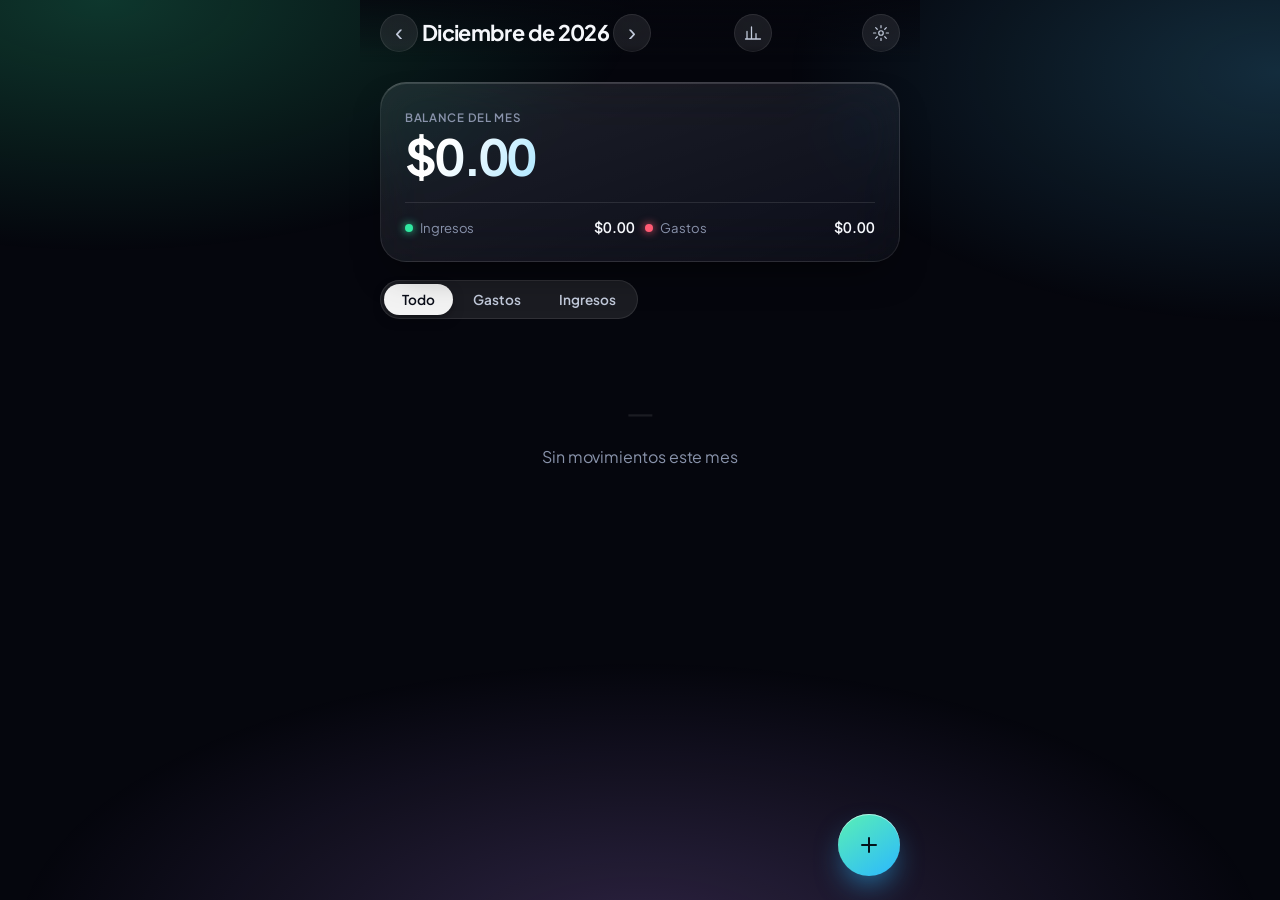
==== commit c76bad12: "unir subcategorias" ====
--- a/web/index.html
+++ b/web/index.html
@@ -242,6 +242,32 @@
     <button id="nueva-categoria" class="boton boton--fantasma"
             style="width:100%;margin:12px 0 0">
       Añadir categoría
+    </button>
+
+  </section>
+
+  <section class="bloque">
+
+    <h3 class="bloque__titulo">Unir subcategorías</h3>
+
+    <p class="bloque__nota">
+      Pasa todos los movimientos de una subcategoría a otra, por ejemplo
+      para juntar dos «Supermercado» que están en categorías distintas.
+    </p>
+
+    <label class="campo">
+      <span class="campo__etiqueta">Mover desde</span>
+      <select id="mover-origen"></select>
+    </label>
+
+    <label class="campo">
+      <span class="campo__etiqueta">Hacia</span>
+      <select id="mover-destino"></select>
+    </label>
+
+    <button id="mover" class="boton boton--fantasma"
+            style="width:100%;margin:4px 0 0">
+      Mover movimientos
     </button>
 
   </section>
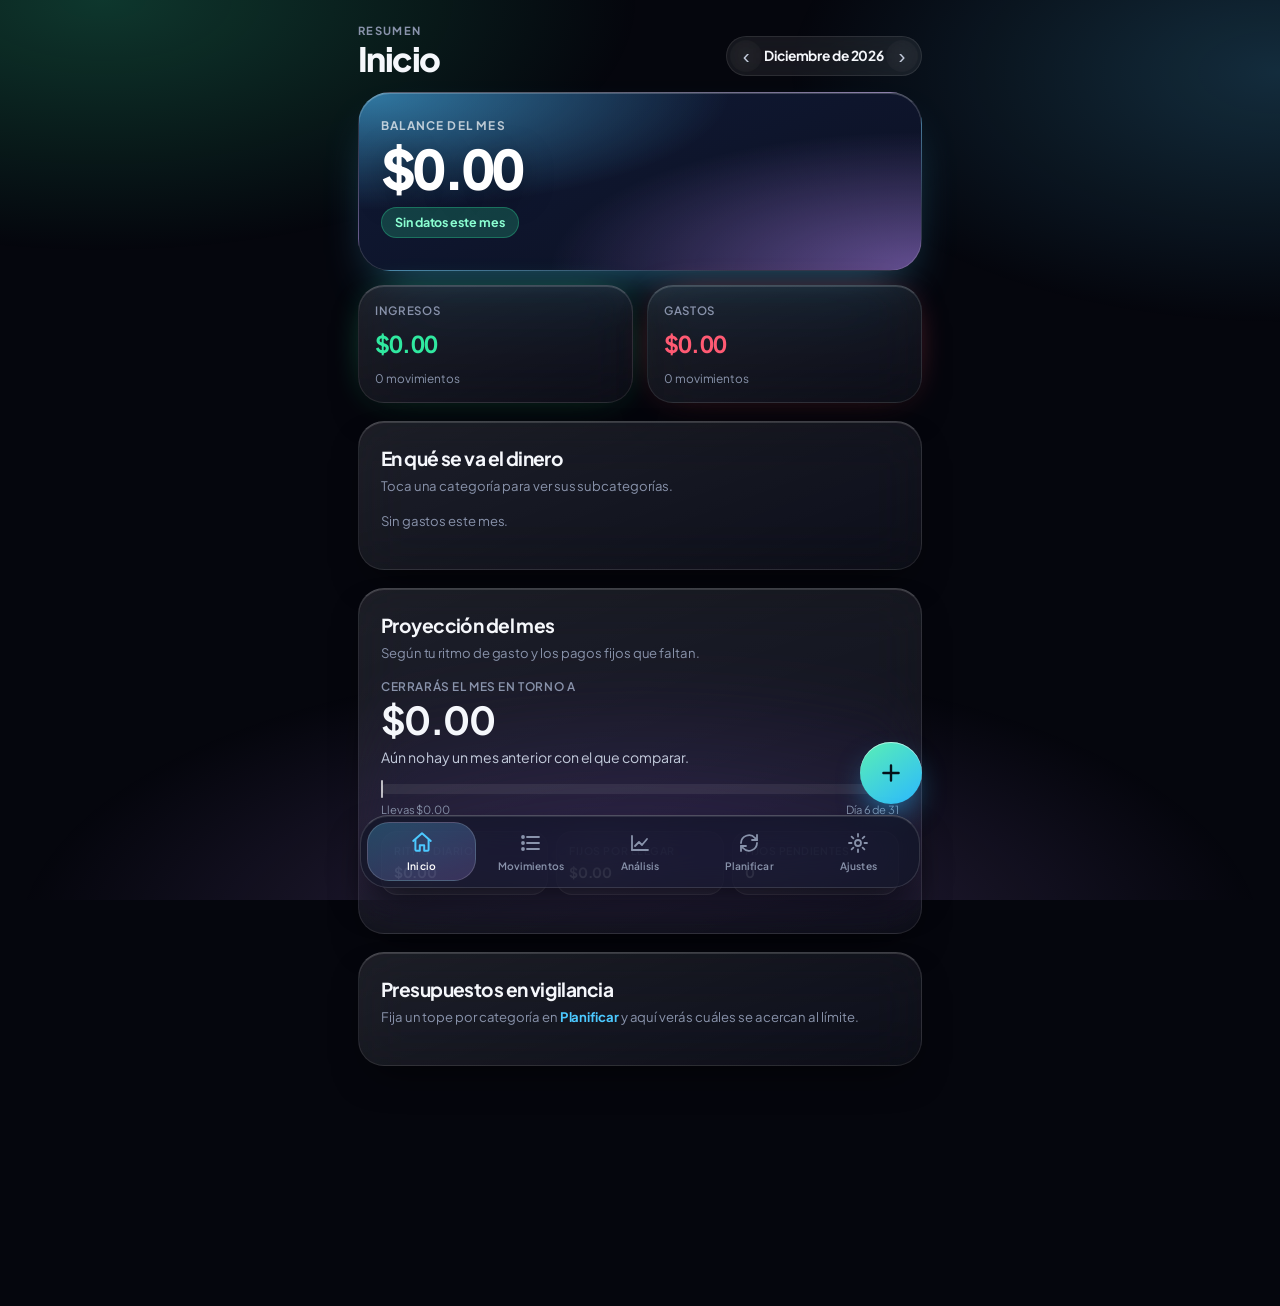
==== commit 5a0e604e: "Nuevo diseno con pestanas" ====
--- a/web/index.html
+++ b/web/index.html
@@ -20,115 +20,50 @@
 </head>
 <body>
 
-<div class="grano" aria-hidden="true"></div>
-
-<!-- ================================================================
-     Movimientos
-     ================================================================ -->
-<main id="pantalla-app" class="app">
-
-  <header class="cabecera">
-
-    <div class="mes">
-      <button id="mes-anterior" class="mes__flecha" aria-label="Mes anterior">‹</button>
-      <h2 id="mes-actual" class="mes__nombre"></h2>
-      <button id="mes-siguiente" class="mes__flecha" aria-label="Mes siguiente">›</button>
-    </div>
-
-    <button id="abrir-resumen" class="salir" title="Resumen" aria-label="Resumen"
-            style="margin-right:8px">
-      <svg viewBox="0 0 24 24" width="18" height="18" fill="none"
-           stroke="currentColor" stroke-width="1.7" stroke-linecap="round">
-        <path d="M4 20V10M10 20V4M16 20v-7M22 20H2"/>
-      </svg>
-    </button>
-
-    <button id="abrir-ajustes" class="salir" title="Ajustes" aria-label="Ajustes">
-      <svg viewBox="0 0 24 24" width="18" height="18" fill="none"
-           stroke="currentColor" stroke-width="1.6" stroke-linecap="round">
-        <circle cx="12" cy="12" r="3"/>
-        <path d="M12 2v3M12 19v3M4.9 4.9l2.1 2.1M17 17l2.1 2.1M2 12h3M19 12h3M4.9 19.1L7 17M17 7l2.1-2.1"/>
-      </svg>
-    </button>
-
+<!-- ================================================================
+     Inicio
+     ================================================================ -->
+<main id="vista-inicio" class="vista">
+
+  <header class="vista__cab">
+    <div>
+      <p class="vista__sup">Resumen</p>
+      <h1 class="vista__titulo">Inicio</h1>
+    </div>
+    <div class="mes mes--pastilla">
+        <button type="button" class="mes__flecha js-mes-ant" aria-label="Mes anterior">‹</button>
+        <h2 class="mes__nombre" id="inicio-mes"></h2>
+        <button type="button" class="mes__flecha js-mes-sig" aria-label="Mes siguiente">›</button>
+      </div>
   </header>
 
-  <section class="balance">
-
-    <p class="balance__etiqueta">Balance del mes</p>
-    <p id="balance-total" class="balance__cifra">—</p>
-
-    <div class="balance__detalle">
-      <div class="balance__parte">
-        <span class="punto punto--ingreso"></span>
-        <span class="balance__nombre">Ingresos</span>
-        <span id="balance-ingresos" class="balance__valor">—</span>
-      </div>
-      <div class="balance__parte">
-        <span class="punto punto--gasto"></span>
-        <span class="balance__nombre">Gastos</span>
-        <span id="balance-gastos" class="balance__valor">—</span>
-      </div>
-    </div>
-
-  </section>
-
-  <div id="avisos-inicio"></div>
-
-  <nav class="filtros" aria-label="Filtrar por tipo">
-    <button class="filtro filtro--activo" data-tipo="">Todo</button>
-    <button class="filtro" data-tipo="gasto">Gastos</button>
-    <button class="filtro" data-tipo="ingreso">Ingresos</button>
-  </nav>
-
-  <section id="lista" class="lista" aria-live="polite"></section>
-
-  <button id="nuevo" class="fab" aria-label="Nuevo movimiento">
-    <svg viewBox="0 0 24 24" width="24" height="24" fill="none"
-         stroke="currentColor" stroke-width="2" stroke-linecap="round">
-      <path d="M12 5v14M5 12h14"/>
-    </svg>
-  </button>
-
-</main>
-
-
-<!-- ================================================================
-     Resumen
-     ================================================================ -->
-<main id="pantalla-resumen" class="app app--ancha" hidden>
-
-  <header class="cabecera">
-    <button id="volver-resumen" class="mes__flecha" aria-label="Volver">‹</button>
-    <div class="mes">
-      <button id="res-anterior" class="mes__flecha" aria-label="Mes anterior">‹</button>
-      <h2 id="res-mes" class="mes__nombre"></h2>
-      <button id="res-siguiente" class="mes__flecha" aria-label="Mes siguiente">›</button>
-    </div>
-    <span style="flex:1"></span>
-  </header>
-
-  <div class="tarjetas">
-
+  <section class="hero" aria-label="Balance del mes">
+    <p class="hero__etiqueta">Balance del mes</p>
+    <p class="hero__cifra" id="kpi-balance">—</p>
+    <p class="hero__pie" id="kpi-balance-pie">—</p>
+    <div class="hero__spark" id="hero-spark"></div>
+  </section>
+
+  <div class="tarjetas tarjetas--dos">
     <div class="tarjeta tarjeta--ingreso">
       <p class="tarjeta__etiqueta">Ingresos</p>
       <p class="tarjeta__cifra" id="kpi-ingresos">—</p>
       <p class="tarjeta__pie" id="kpi-ingresos-n">—</p>
     </div>
-
     <div class="tarjeta tarjeta--gasto">
       <p class="tarjeta__etiqueta">Gastos</p>
       <p class="tarjeta__cifra" id="kpi-gastos">—</p>
       <p class="tarjeta__pie" id="kpi-gastos-n">—</p>
     </div>
-
-    <div class="tarjeta tarjeta--balance">
-      <p class="tarjeta__etiqueta">Balance</p>
-      <p class="tarjeta__cifra" id="kpi-balance">—</p>
-      <p class="tarjeta__pie" id="kpi-balance-pie">—</p>
-    </div>
-
   </div>
+
+  <div id="avisos-inicio"></div>
+
+  <section class="bloque">
+    <h3 class="bloque__titulo">En qué se va el dinero</h3>
+    <p class="bloque__nota">Toca una categoría para ver sus subcategorías.</p>
+    <div id="por-categoria"></div>
+  </section>
 
   <section class="bloque">
     <h3 class="bloque__titulo">Proyección del mes</h3>
@@ -137,27 +72,75 @@
   </section>
 
   <section class="bloque">
-    <h3 class="bloque__titulo">Presupuestos</h3>
-    <p class="bloque__nota">Cuánto llevas gastado frente al tope de cada categoría.</p>
-    <div id="presupuestos"></div>
-  </section>
-
-  <section class="bloque">
-    <h3 class="bloque__titulo">En qué se va el dinero</h3>
-    <p class="bloque__nota">Gasto del mes por categoría.</p>
-    <div id="por-categoria"></div>
-  </section>
+    <h3 class="bloque__titulo">Presupuestos en vigilancia</h3>
+    <div id="pres-alertas"></div>
+  </section>
+
+</main>
+
+
+<!-- ================================================================
+     Movimientos
+     ================================================================ -->
+<main id="vista-movimientos" class="vista" hidden>
+
+  <header class="vista__cab">
+    <div>
+      <p class="vista__sup">Registro</p>
+      <h1 class="vista__titulo">Movimientos</h1>
+    </div>
+  </header>
+
+  <div class="barra-filtros">
+    <div class="fichas" id="filtro-anios" aria-label="Año"></div>
+    <div class="fichas fichas--meses" id="filtro-meses" aria-label="Mes"></div>
+    <nav class="filtros" aria-label="Filtrar por tipo">
+      <button type="button" class="filtro filtro--activo" data-tipo="">Todo</button>
+      <button type="button" class="filtro" data-tipo="gasto">Gastos</button>
+      <button type="button" class="filtro" data-tipo="ingreso">Ingresos</button>
+    </nav>
+  </div>
+
+  <section class="bloque" id="bloque-calendario">
+    <button type="button" class="plegable" id="cal-toggle" aria-expanded="true">
+      <span>
+        <span class="bloque__titulo">Calendario de gastos</span>
+        <span class="bloque__nota">Más intenso, más gastaste ese día. Toca uno para filtrar la lista.</span>
+      </span>
+      <span class="plegable__flecha" aria-hidden="true">⌃</span>
+    </button>
+    <div id="calendario"></div>
+  </section>
+
+  <div class="resumen-lista" id="resumen-lista"></div>
+  <button type="button" class="ficha ficha--activa ficha--dia" id="filtro-dia" hidden></button>
+
+  <section id="lista" class="lista" aria-live="polite"></section>
+
+</main>
+
+
+<!-- ================================================================
+     Análisis
+     ================================================================ -->
+<main id="vista-analisis" class="vista" hidden>
+
+  <header class="vista__cab">
+    <div>
+      <p class="vista__sup">Gráficas</p>
+      <h1 class="vista__titulo">Análisis</h1>
+    </div>
+    <div class="mes mes--pastilla">
+        <button type="button" class="mes__flecha js-mes-ant" aria-label="Mes anterior">‹</button>
+        <h2 class="mes__nombre" id="analisis-mes"></h2>
+        <button type="button" class="mes__flecha js-mes-sig" aria-label="Mes siguiente">›</button>
+      </div>
+  </header>
 
   <section class="bloque">
     <h3 class="bloque__titulo">Frente al mes anterior</h3>
     <p class="bloque__nota">Gasto por categoría, este mes contra el anterior.</p>
     <div id="comparativa"></div>
-  </section>
-
-  <section class="bloque">
-    <h3 class="bloque__titulo">Calendario de gastos</h3>
-    <p class="bloque__nota">Más intenso, más gastaste ese día. Toca un día para ver el detalle.</p>
-    <div id="calendario"></div>
   </section>
 
   <section class="bloque">
@@ -188,14 +171,84 @@
 
 
 <!-- ================================================================
+     Planificar: gastos fijos y presupuestos
+     ================================================================ -->
+<main id="vista-planificar" class="vista" hidden>
+
+  <header class="vista__cab">
+    <div>
+      <p class="vista__sup">Organiza tu mes</p>
+      <h1 class="vista__titulo">Planificar</h1>
+    </div>
+    <button type="button" class="mini mini--principal mini--grande" id="nuevo-fijo">+ Nuevo fijo</button>
+  </header>
+
+  <nav class="segmentos" id="plan-segmentos" aria-label="Sección">
+    <button type="button" class="segmento--activo" data-sub="fijos">Gastos fijos</button>
+    <button type="button" data-sub="presupuestos">Presupuestos</button>
+  </nav>
+
+  <div id="plan-fijos">
+
+    <div class="mes mes--pastilla mes--centrada">
+      <button type="button" class="mes__flecha js-mes-ant" aria-label="Mes anterior">‹</button>
+      <h2 class="mes__nombre" id="fijos-mes"></h2>
+      <button type="button" class="mes__flecha js-mes-sig" aria-label="Mes siguiente">›</button>
+    </div>
+
+    <section class="bloque bloque--hero" id="fijos-resumen" hidden>
+      <p class="proy__etiqueta">Fijos del mes</p>
+      <p class="proy__cifra" id="fijos-total">—</p>
+      <div class="proy__riel"><div class="proy__fill" id="fijos-progreso"></div></div>
+      <p class="proy__pie" style="margin-bottom:0"><span id="fijos-detalle"></span></p>
+    </section>
+
+    <div id="fijos-lista"></div>
+
+    <section class="bloque" id="fijos-sugeridos" hidden>
+      <h3 class="bloque__titulo">Sugeridos de tu historial</h3>
+      <p class="bloque__nota">Movimientos que se repiten cada mes. Añádelos como fijos o descártalos.</p>
+      <div id="sugeridos-lista"></div>
+    </section>
+
+  </div>
+
+  <div id="plan-presupuestos" hidden>
+
+    <div class="mes mes--pastilla mes--centrada">
+      <button type="button" class="mes__flecha js-mes-ant" aria-label="Mes anterior">‹</button>
+      <h2 class="mes__nombre" id="pres-mes"></h2>
+      <button type="button" class="mes__flecha js-mes-sig" aria-label="Mes siguiente">›</button>
+    </div>
+
+    <section class="bloque bloque--hero" id="pres-resumen" hidden>
+      <p class="proy__etiqueta">Presupuesto del mes</p>
+      <p class="proy__cifra" id="pres-total">—</p>
+      <div class="proy__riel"><div class="proy__fill" id="pres-progreso"></div></div>
+      <p class="proy__pie" style="margin-bottom:0"><span id="pres-detalle"></span></p>
+    </section>
+
+    <section class="bloque">
+      <h3 class="bloque__titulo">Tope por categoría</h3>
+      <p class="bloque__nota">Toca una categoría para fijar o cambiar su tope mensual.</p>
+      <div id="pres-lista"></div>
+    </section>
+
+  </div>
+
+</main>
+
+
+<!-- ================================================================
      Ajustes
      ================================================================ -->
-<main id="pantalla-ajustes" class="app" hidden>
-
-  <header class="cabecera">
-    <button id="volver" class="mes__flecha" aria-label="Volver">‹</button>
-    <h2 class="mes__nombre" style="min-width:auto">Ajustes</h2>
-    <span style="flex:1"></span>
+<main id="vista-ajustes" class="vista" hidden>
+
+  <header class="vista__cab">
+    <div>
+      <p class="vista__sup">Configuración</p>
+      <h1 class="vista__titulo">Ajustes</h1>
+    </div>
   </header>
 
   <section class="bloque">
@@ -206,7 +259,7 @@
       Tus datos están solo en este dispositivo.
     </p>
 
-    <button id="exportar" class="boton boton--principal">
+    <button type="button" id="exportar" class="boton boton--principal">
       Guardar copia en Drive
     </button>
 
@@ -215,8 +268,7 @@
       RegistrosFinancieros.
     </p>
 
-    <button id="elegir-archivo" class="boton boton--fantasma"
-            style="width:100%;margin:10px 0 0">
+    <button type="button" id="elegir-archivo" class="boton boton--secundario boton--ancho">
       Importar copias o CSV
     </button>
 
@@ -230,20 +282,20 @@
   </section>
 
   <section class="bloque">
-
     <h3 class="bloque__titulo">Categorías</h3>
-
-    <p class="bloque__nota">
-      Toca una para cambiarle el nombre.
-    </p>
-
+    <p class="bloque__nota">Toca una para ver sus subcategorías. Con el lápiz las editas y con la papelera las eliminas.</p>
     <div id="lista-categorias"></div>
-
-    <button id="nueva-categoria" class="boton boton--fantasma"
-            style="width:100%;margin:12px 0 0">
+    <button type="button" id="nueva-categoria" class="boton boton--secundario boton--ancho" style="margin-top:12px">
       Añadir categoría
     </button>
-
+  </section>
+
+  <section class="bloque">
+    <h3 class="bloque__titulo">Medios de pago</h3>
+    <div id="lista-medios"></div>
+    <button type="button" id="nuevo-medio" class="boton boton--secundario boton--ancho" style="margin-top:12px">
+      Añadir medio de pago
+    </button>
   </section>
 
   <section class="bloque">
@@ -265,36 +317,10 @@
       <select id="mover-destino"></select>
     </label>
 
-    <button id="mover" class="boton boton--fantasma"
-            style="width:100%;margin:4px 0 0">
+    <button type="button" id="mover" class="boton boton--secundario boton--ancho">
       Mover movimientos
     </button>
 
-  </section>
-
-  <section class="bloque">
-
-    <h3 class="bloque__titulo">Medios de pago</h3>
-
-    <div id="lista-medios"></div>
-
-    <button id="nuevo-medio" class="boton boton--fantasma"
-            style="width:100%;margin:12px 0 0">
-      Añadir medio de pago
-    </button>
-
-  </section>
-
-  <section class="bloque">
-    <h3 class="bloque__titulo">Presupuestos</h3>
-    <p class="bloque__nota">Toca una categoría para fijar su tope mensual.</p>
-    <div id="lista-presupuestos"></div>
-  </section>
-
-  <section class="bloque">
-    <h3 class="bloque__titulo">Gastos recurrentes</h3>
-    <p class="bloque__nota">Detectados en tu historial. Desactiva los que no quieras que te recuerde.</p>
-    <div id="lista-recurrentes"></div>
   </section>
 
   <section class="bloque">
@@ -306,7 +332,27 @@
 
 
 <!-- ================================================================
-     Formulario de movimiento
+     Navegación
+     ================================================================ -->
+<button type="button" id="nuevo" class="fab" aria-label="Nuevo movimiento">
+  <svg viewBox="0 0 24 24" width="26" height="26" fill="none"
+       stroke="currentColor" stroke-width="2.2" stroke-linecap="round">
+    <path d="M12 5v14M5 12h14"/>
+  </svg>
+</button>
+
+<nav class="tabbar" aria-label="Secciones">
+  <span class="tabbar__indicador" aria-hidden="true"></span>
+    <button type="button" class="tabbar__tab" data-vista="inicio" aria-label="Inicio"><span class="tabbar__icono"><svg viewBox="0 0 24 24" fill="none" stroke="currentColor" stroke-width="1.8" stroke-linecap="round" stroke-linejoin="round"><path d="M4 11l8-7 8 7"/><path d="M6 10v9a1 1 0 0 0 1 1h3v-5h4v5h3a1 1 0 0 0 1-1v-9"/></svg></span><span class="tabbar__texto">Inicio</span></button>
+    <button type="button" class="tabbar__tab" data-vista="movimientos" aria-label="Movimientos"><span class="tabbar__icono"><svg viewBox="0 0 24 24" fill="none" stroke="currentColor" stroke-width="1.8" stroke-linecap="round" stroke-linejoin="round"><path d="M8 6h12M8 12h12M8 18h12"/><circle cx="4" cy="6" r="1"/><circle cx="4" cy="12" r="1"/><circle cx="4" cy="18" r="1"/></svg></span><span class="tabbar__texto">Movimientos</span></button>
+    <button type="button" class="tabbar__tab" data-vista="analisis" aria-label="Análisis"><span class="tabbar__icono"><svg viewBox="0 0 24 24" fill="none" stroke="currentColor" stroke-width="1.8" stroke-linecap="round" stroke-linejoin="round"><path d="M4 19V5"/><path d="M4 19h16"/><path d="M7 15l4-4 3 3 5-6"/></svg></span><span class="tabbar__texto">Análisis</span></button>
+    <button type="button" class="tabbar__tab" data-vista="planificar" aria-label="Planificar"><span class="tabbar__icono"><svg viewBox="0 0 24 24" fill="none" stroke="currentColor" stroke-width="1.8" stroke-linecap="round" stroke-linejoin="round"><path d="M4 12a8 8 0 0 1 14-5l2 2"/><path d="M20 4v5h-5"/><path d="M20 12a8 8 0 0 1-14 5l-2-2"/><path d="M4 20v-5h5"/></svg></span><span class="tabbar__texto">Planificar</span></button>
+    <button type="button" class="tabbar__tab" data-vista="ajustes" aria-label="Ajustes"><span class="tabbar__icono"><svg viewBox="0 0 24 24" fill="none" stroke="currentColor" stroke-width="1.8" stroke-linecap="round" stroke-linejoin="round"><circle cx="12" cy="12" r="3"/><path d="M12 3v2.5M12 18.5V21M3 12h2.5M18.5 12H21M5.6 5.6l1.8 1.8M16.6 16.6l1.8 1.8M18.4 5.6l-1.8 1.8M7.4 16.6l-1.8 1.8"/></svg></span><span class="tabbar__texto">Ajustes</span></button>
+</nav>
+
+
+<!-- ================================================================
+     Formulario de movimiento (hoja inferior)
      ================================================================ -->
 <div id="velo" class="velo" hidden></div>
 
@@ -379,6 +425,26 @@
 </section>
 
 <div id="aviso" class="aviso" hidden></div>
+
+
+<!-- ================================================================
+     Diálogos de la aplicación
+     ================================================================ -->
+<div id="velo-dialogo" class="velo velo--dialogo" hidden></div>
+
+<section id="dialogo" class="hoja hoja--dialogo" hidden role="dialog" aria-modal="true" aria-labelledby="dialogo-titulo">
+  <form id="dialogo-form" class="hoja__form" novalidate>
+    <div class="hoja__asa" aria-hidden="true"></div>
+    <div class="hoja__cabecera">
+      <h3 id="dialogo-titulo" class="hoja__titulo"></h3>
+      <button type="button" id="dialogo-cerrar" class="hoja__cerrar" aria-label="Cerrar">×</button>
+    </div>
+    <p id="dialogo-mensaje" class="bloque__nota" hidden></p>
+    <div id="dialogo-campos"></div>
+    <p id="dialogo-error" class="error" hidden></p>
+    <div class="hoja__acciones" id="dialogo-acciones"></div>
+  </form>
+</section>
 
 <script src="js/config.js"></script>
 <script src="js/datos.js"></script>
@@ -386,7 +452,15 @@
 <script src="js/importar_csv.js"></script>
 <script src="js/inteligencia.js"></script>
 <script src="js/resumen.js"></script>
-<script src="js/app.js"></script>
+<script src="js/nucleo.js"></script>
+<script src="js/dialogos.js"></script>
+<script src="js/hoja_mov.js"></script>
+<script src="js/vista_inicio.js"></script>
+<script src="js/vista_movimientos.js"></script>
+<script src="js/vista_analisis.js"></script>
+<script src="js/vista_planificar.js"></script>
+<script src="js/vista_ajustes.js"></script>
+<script src="js/main.js"></script>
 
 <script>
   if ("serviceWorker" in navigator) {
--- a/web/css/estilos.css
+++ b/web/css/estilos.css
@@ -814,3 +814,209 @@
 .dia__fecha::first-letter { text-transform: uppercase; }
 .cabecera { -webkit-backdrop-filter: none; backdrop-filter: none; }
 .proy__cifra { margin: 0; }
+
+/* =====================================================================
+   Estructura por pestañas: barra inferior, cabeceras, hero, filtros,
+   gastos fijos, categorías y diálogos
+   ===================================================================== */
+
+body.sin-scroll { overflow: hidden; }
+
+/* --- Contenedor de cada pestaña --- */
+.vista {
+  position: relative; z-index: 1; max-width: 600px; margin: 0 auto;
+  padding: 0 18px calc(150px + env(safe-area-inset-bottom));
+}
+.vista--entra { animation: entraVista .5s var(--suave) both; }
+@keyframes entraVista { from { opacity: 0; transform: translateY(14px) scale(.992); } to { opacity: 1; transform: none; } }
+
+.vista__cab {
+  display: flex; align-items: flex-end; justify-content: space-between; gap: 12px;
+  padding: calc(22px + env(safe-area-inset-top)) 0 16px;
+}
+.vista__sup { margin: 0 0 2px; font-size: .7rem; font-weight: 700; letter-spacing: .12em; text-transform: uppercase; color: var(--texto-suave); }
+.vista__titulo { margin: 0; font-family: var(--display); font-weight: 800; font-size: 2.1rem; line-height: 1.05; letter-spacing: -.045em; }
+
+/* --- Selector de mes en forma de pastilla --- */
+.mes--pastilla {
+  display: inline-flex; align-items: center; gap: 2px; padding: 3px;
+  background: rgba(255,255,255,.07); border: 1px solid var(--borde); border-radius: 999px;
+  -webkit-backdrop-filter: blur(18px); backdrop-filter: blur(18px);
+}
+.mes--pastilla .mes__flecha { width: 32px; height: 32px; background: transparent; border: none; font-size: 1.3rem; }
+.mes--pastilla .mes__flecha:hover { background: rgba(255,255,255,.1); }
+.mes--pastilla .mes__nombre { min-width: 9ch; font-size: .86rem; font-weight: 700; letter-spacing: -.01em; }
+.mes--centrada { display: flex; width: fit-content; margin: 0 auto 16px; }
+
+/* --- Barra de pestañas inferior --- */
+.tabbar {
+  --indice: 0;
+  position: fixed; left: 50%; bottom: calc(12px + env(safe-area-inset-bottom)); z-index: 20;
+  transform: translateX(-50%); width: min(calc(100% - 24px), 560px);
+  display: grid; grid-template-columns: repeat(5, 1fr); padding: 6px;
+  border-radius: 28px; background: rgba(16,20,34,.72);
+  border: 1px solid rgba(255,255,255,.13); border-top-color: rgba(255,255,255,.24);
+  -webkit-backdrop-filter: blur(30px) saturate(190%); backdrop-filter: blur(30px) saturate(190%);
+  box-shadow: 0 18px 40px -12px rgba(0,0,0,.8), inset 0 1px 0 rgba(255,255,255,.1);
+}
+.tabbar__indicador {
+  position: absolute; top: 6px; bottom: 6px; left: 6px; width: calc((100% - 12px) / 5);
+  border-radius: 22px; background: linear-gradient(160deg, rgba(76,201,255,.28), rgba(185,140,255,.2));
+  border: 1px solid rgba(255,255,255,.16);
+  transform: translateX(calc(var(--indice) * 100%));
+  transition: transform .55s var(--resorte);
+}
+.tabbar__tab {
+  position: relative; display: flex; flex-direction: column; align-items: center; justify-content: center; gap: 3px;
+  padding: 9px 0 8px; background: none; border: none; border-radius: 22px;
+  color: var(--texto-suave); font: inherit; cursor: pointer;
+  transition: color .25s ease, transform .2s var(--resorte);
+  -webkit-tap-highlight-color: transparent;
+}
+.tabbar__tab:active { transform: scale(.9); transition-duration: .08s; }
+.tabbar__icono { display: grid; place-items: center; width: 24px; height: 24px; transition: transform .4s var(--resorte); }
+.tabbar__icono svg { width: 24px; height: 24px; }
+.tabbar__texto { font-size: .64rem; font-weight: 600; letter-spacing: .01em; }
+.tabbar__tab--activa { color: #fff; }
+.tabbar__tab--activa .tabbar__icono { transform: translateY(-1px) scale(1.1); color: var(--cian); }
+
+/* --- Botón nuevo, sobre la barra --- */
+.fab { bottom: calc(96px + env(safe-area-inset-bottom)); right: max(18px, calc(50% - 282px)); z-index: 19; }
+
+/* --- Hero del balance --- */
+.hero {
+  position: relative; overflow: hidden; padding: 24px 22px 18px; margin-bottom: 14px; border-radius: 32px;
+  background:
+    radial-gradient(120% 120% at 0% 0%, rgba(76,201,255,.55), transparent 55%),
+    radial-gradient(110% 130% at 100% 100%, rgba(185,140,255,.5), transparent 60%),
+    linear-gradient(160deg, #101a36, #0c1022);
+  border: 1px solid rgba(255,255,255,.14); border-top-color: rgba(255,255,255,.3);
+  box-shadow: 0 24px 50px -20px rgba(76,201,255,.45), inset 0 1px 0 rgba(255,255,255,.2);
+}
+.hero__etiqueta { margin: 0 0 6px; font-size: .74rem; font-weight: 700; letter-spacing: .1em; text-transform: uppercase; color: rgba(255,255,255,.7); }
+.hero__cifra { margin: 0 0 12px; font-family: var(--display); font-weight: 800; font-size: 3.4rem; line-height: 1; letter-spacing: -.055em; color: #fff; text-shadow: 0 6px 30px rgba(0,0,0,.35); font-variant-numeric: tabular-nums; }
+.hero__cifra--negativa { color: #ffd0d8; }
+.hero__pie { display: inline-block; margin: 0; padding: 5px 13px; border-radius: 999px; font-size: .78rem; font-weight: 700; background: rgba(48,232,160,.2); color: #8bffd2; border: 1px solid rgba(48,232,160,.3); }
+.hero__pie--mal { background: rgba(255,90,115,.2); color: #ffb3c0; border-color: rgba(255,90,115,.35); }
+.hero__spark { margin-top: 14px; }
+.hero__svg { display: block; width: 100%; height: 64px; }
+.hero__spark-pie { display: flex; justify-content: space-between; gap: 8px; margin-top: 6px; font-size: .66rem; color: rgba(255,255,255,.6); }
+
+.tarjetas--dos { grid-template-columns: 1fr 1fr; }
+.tarjetas--dos .tarjeta { padding: 16px 16px 14px; }
+.tarjetas--dos .tarjeta__cifra { font-size: 1.45rem; }
+
+/* --- Fichas de filtro (año y mes) --- */
+.barra-filtros { display: grid; gap: 10px; margin-bottom: 16px; }
+.fichas { display: flex; gap: 8px; overflow-x: auto; padding: 2px; scrollbar-width: none; -webkit-overflow-scrolling: touch; }
+.fichas::-webkit-scrollbar { display: none; }
+.ficha {
+  flex: 0 0 auto; padding: 8px 16px; border-radius: 999px;
+  background: rgba(255,255,255,.07); border: 1px solid var(--borde); color: var(--texto-medio);
+  font: inherit; font-size: .84rem; font-weight: 700; cursor: pointer; white-space: nowrap;
+  transition: background .25s var(--suave), color .2s ease, transform .2s var(--resorte);
+}
+.ficha:active { transform: scale(.94); transition-duration: .08s; }
+.ficha--activa { background: #fff; border-color: #fff; color: #0a0d18; box-shadow: 0 8px 20px -8px rgba(255,255,255,.4); }
+.ficha--vacia:not(.ficha--activa) { opacity: .42; }
+.ficha--anio { background: rgba(76,201,255,.16); border-color: rgba(76,201,255,.35); color: var(--cian); }
+.ficha--anio.ficha--activa { background: #fff; color: #0a0d18; }
+.ficha--dia { margin: 0 0 12px; }
+.barra-filtros .filtros { justify-self: start; margin-bottom: 0; }
+
+.plegable { display: flex; align-items: flex-start; justify-content: space-between; gap: 12px; width: 100%; padding: 0; background: none; border: none; color: inherit; font: inherit; text-align: left; cursor: pointer; }
+.plegable .bloque__titulo, .plegable .bloque__nota { display: block; }
+.plegable .bloque__nota { margin-bottom: 0; }
+.plegable__flecha { flex-shrink: 0; margin-top: 2px; color: var(--texto-suave); font-size: 1.1rem; transition: transform .4s var(--resorte); }
+.plegable--cerrado .plegable__flecha { transform: rotate(180deg); }
+#calendario { margin-top: 16px; }
+
+.resumen-lista { display: flex; align-items: baseline; justify-content: space-between; gap: 10px; padding: 0 4px; margin: 4px 0 12px; font-size: .82rem; }
+.resumen-lista__n { color: var(--texto-suave); font-weight: 600; }
+.resumen-lista__cifras { display: inline-flex; gap: 12px; font-family: var(--cifra); }
+
+/* --- Segmentos (Planificar) --- */
+.segmentos { display: grid; grid-template-columns: 1fr 1fr; gap: 2px; padding: 4px; margin-bottom: 16px; border-radius: 999px; background: rgba(255,255,255,.07); border: 1px solid var(--borde); }
+.segmentos button { padding: 10px; border: none; border-radius: 999px; background: transparent; color: var(--texto-medio); font: inherit; font-size: .88rem; font-weight: 700; cursor: pointer; transition: background .3s var(--suave), color .2s ease, transform .2s var(--resorte); }
+.segmentos button:active { transform: scale(.96); }
+.segmentos .segmento--activa { background: #fff; color: #0a0d18; box-shadow: 0 6px 18px -8px rgba(0,0,0,.6); }
+
+.bloque--hero { background: linear-gradient(160deg, rgba(76,201,255,.16), rgba(185,140,255,.1)), var(--cristal); border-top-color: rgba(255,255,255,.28); }
+.proy__fill--medio { background: linear-gradient(90deg, #ffb703, #ffd23f); }
+.proy__fill--alto { background: linear-gradient(90deg, #ff5a73, #ff8aa0); }
+
+/* --- Botones pequeños y variantes --- */
+.mini { display: inline-flex; align-items: center; justify-content: center; padding: 8px 15px; border: none; border-radius: 999px; font: inherit; font-size: .78rem; font-weight: 700; cursor: pointer; white-space: nowrap; transition: transform .2s var(--resorte); }
+.mini:active { transform: scale(.93); transition-duration: .08s; }
+.mini--principal { background: linear-gradient(145deg, #5af0b4, #2bb8ff); color: #04121a; box-shadow: 0 8px 18px -8px rgba(43,184,255,.7); }
+.mini--suave { background: rgba(255,255,255,.1); color: var(--texto-medio); }
+.mini--ok { background: var(--verde-2); color: var(--verde); cursor: default; }
+.mini--grande { padding: 11px 17px; font-size: .84rem; }
+.boton--secundario { background: rgba(255,255,255,.09); color: var(--texto); border-color: var(--borde); }
+.boton--secundario:hover { background: rgba(255,255,255,.14); }
+.boton--ancho { width: 100%; }
+.boton--peligro-lleno { background: linear-gradient(145deg, #ff6a82, #ff3b5c); color: #fff; border: none; box-shadow: 0 10px 22px -10px rgba(255,59,92,.7); }
+.enlace { color: var(--cian); text-decoration: none; font-weight: 700; }
+.campo__ayuda { display: block; margin-top: 6px; font-size: .74rem; color: var(--texto-suave); }
+
+/* --- Gastos fijos --- */
+.fijo { display: flex; align-items: center; gap: 10px; padding: 12px 14px; margin-bottom: 10px; border-radius: 24px; background: var(--cristal); border: 1px solid var(--borde); border-top-color: rgba(255,255,255,.2); box-shadow: var(--sombra); animation: aparece .4s var(--suave) both; }
+.fijo__cuerpo { flex: 1; min-width: 0; display: flex; align-items: center; gap: 12px; padding: 0; background: none; border: none; color: inherit; font: inherit; text-align: left; cursor: pointer; }
+.fijo__dia { display: grid; place-items: center; flex-shrink: 0; width: 42px; height: 42px; border-radius: 15px; background: linear-gradient(150deg, rgba(76,201,255,.3), rgba(185,140,255,.25)); border: 1px solid rgba(255,255,255,.14); font-family: var(--cifra); font-weight: 800; font-size: 1rem; }
+.fijo__texto { flex: 1; min-width: 0; display: flex; flex-direction: column; }
+.fijo__nombre { font-weight: 700; letter-spacing: -.01em; white-space: nowrap; overflow: hidden; text-overflow: ellipsis; }
+.fijo__meta { font-size: .76rem; color: var(--texto-suave); white-space: nowrap; overflow: hidden; text-overflow: ellipsis; }
+.fijo__lado { display: flex; flex-direction: column; align-items: flex-end; gap: 6px; flex-shrink: 0; }
+.fijo__monto { font-family: var(--cifra); font-weight: 700; font-size: 1rem; color: var(--rojo); }
+.fijo__accion { display: flex; }
+.fijo--pagado .fijo__monto { color: var(--texto-medio); }
+.fijo--pausado { opacity: .55; }
+
+.sugerido { display: flex; align-items: center; gap: 8px; padding: 12px 0; border-top: 1px solid rgba(255,255,255,.07); }
+.sugerido:first-child { border-top: none; }
+.sugerido__texto { flex: 1; min-width: 0; display: flex; flex-direction: column; }
+.sugerido__nombre { font-weight: 600; white-space: nowrap; overflow: hidden; text-overflow: ellipsis; }
+.sugerido__meta { font-size: .76rem; color: var(--texto-suave); }
+
+.pres-fila--boton { display: block; width: calc(100% + 28px); text-align: left; background: none; border: none; color: inherit; font: inherit; cursor: pointer; }
+.pres-fila--boton:active { background: rgba(255,255,255,.06); }
+#pres-lista { margin-top: -6px; }
+
+/* --- Categorías --- */
+.cat { margin-bottom: 10px; border-radius: 22px; background: rgba(255,255,255,.05); border: 1px solid var(--borde); overflow: hidden; }
+.cat__cab { display: flex; align-items: center; gap: 4px; padding-right: 8px; }
+.cat__titulo { flex: 1; min-width: 0; display: flex; align-items: center; gap: 10px; padding: 14px 8px 14px 14px; background: none; border: none; color: inherit; font: inherit; text-align: left; cursor: pointer; }
+.cat__flecha { display: grid; place-items: center; color: var(--texto-suave); transition: transform .4s var(--resorte); }
+.cat--abierta .cat__flecha { transform: rotate(90deg); }
+.cat__texto { flex: 1; min-width: 0; display: flex; flex-direction: column; }
+.cat__nombre { font-weight: 700; letter-spacing: -.01em; white-space: nowrap; overflow: hidden; text-overflow: ellipsis; }
+.cat__meta { font-size: .72rem; color: var(--texto-suave); }
+.icono { display: grid; place-items: center; flex-shrink: 0; width: 36px; height: 36px; border: none; border-radius: 50%; background: transparent; color: var(--texto-medio); cursor: pointer; transition: background .2s ease, color .2s ease, transform .2s var(--resorte); }
+.icono:hover { background: rgba(255,255,255,.1); color: var(--texto); }
+.icono:active { transform: scale(.88); transition-duration: .08s; }
+.icono--peligro:hover { background: var(--rojo-2); color: var(--rojo); }
+.cat__subs { padding: 2px 14px 14px; animation: aparece .3s var(--suave) both; }
+.sub { display: flex; align-items: center; gap: 4px; padding: 6px 0 6px 4px; border-top: 1px solid rgba(255,255,255,.06); }
+.sub--medio { padding-left: 0; }
+.sub--medio:first-child { border-top: none; }
+.sub__nombre { flex: 1; min-width: 0; font-size: .92rem; white-space: nowrap; overflow: hidden; text-overflow: ellipsis; }
+.sub__n { font-family: var(--cifra); font-size: .78rem; color: var(--texto-suave); margin-right: 4px; }
+.sub-nueva { display: flex; align-items: center; justify-content: center; gap: 8px; width: 100%; margin-top: 8px; padding: 11px; border-radius: 14px; background: none; border: 1px dashed rgba(255,255,255,.22); color: var(--texto-medio); font: inherit; font-size: .86rem; font-weight: 600; cursor: pointer; transition: background .2s ease, transform .2s var(--resorte); }
+.sub-nueva:hover { background: rgba(255,255,255,.06); }
+.sub-nueva:active { transform: scale(.97); }
+
+/* --- Diálogos: por encima del formulario de movimientos --- */
+.velo--dialogo { z-index: 50; }
+.hoja--dialogo { z-index: 51; }
+.hoja--dialogo .hoja__acciones .boton { flex: 1; width: auto; padding: 14px 16px; }
+.hoja--dialogo .hoja__acciones .boton--peligro { flex: 0 0 auto; }
+
+@media (prefers-reduced-motion: reduce) {
+  .vista--entra { animation: aparece .2s ease both; }
+  .tabbar__indicador { transition: none; }
+}
+@media (prefers-reduced-transparency: reduce) {
+  .tabbar { background: #121726; -webkit-backdrop-filter: none; backdrop-filter: none; }
+}
+.celda { aspect-ratio: 1 / .9; }
+.bloque--hero .proy__cifra { margin-bottom: 12px; }
